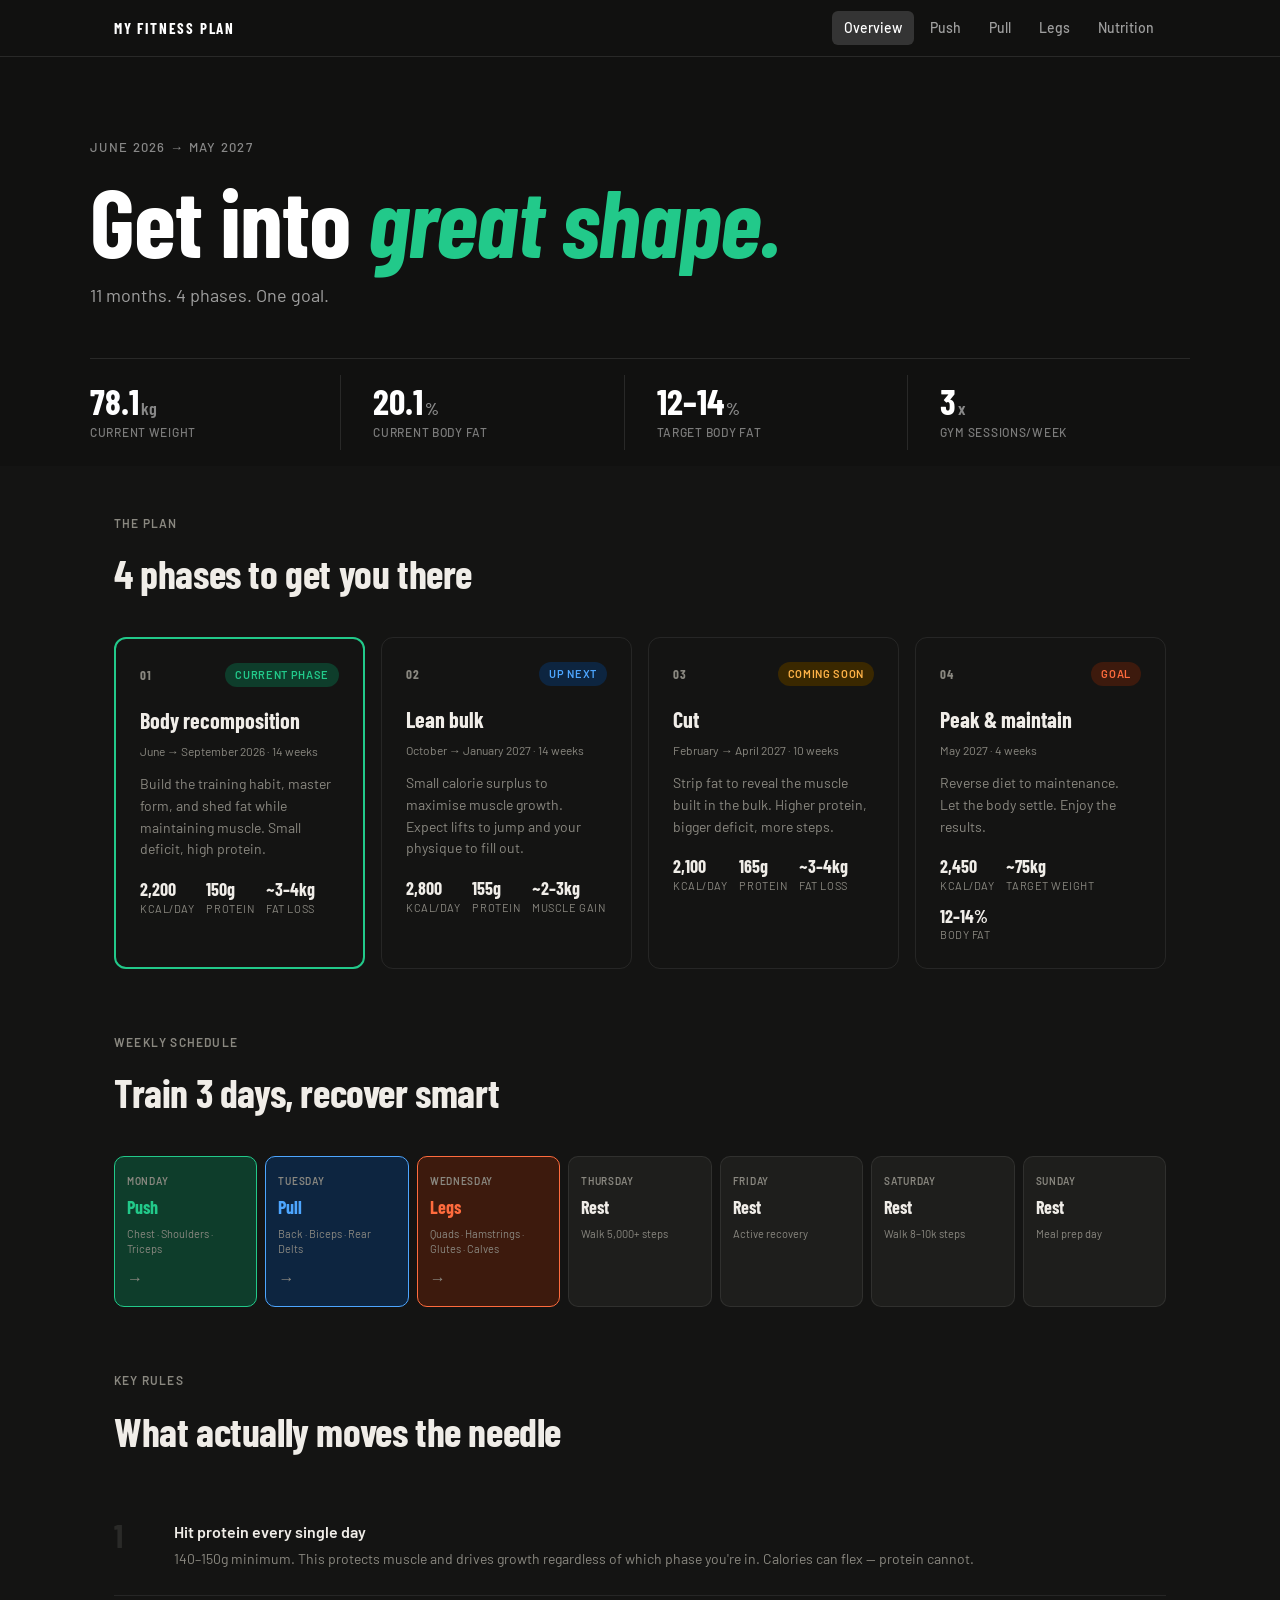
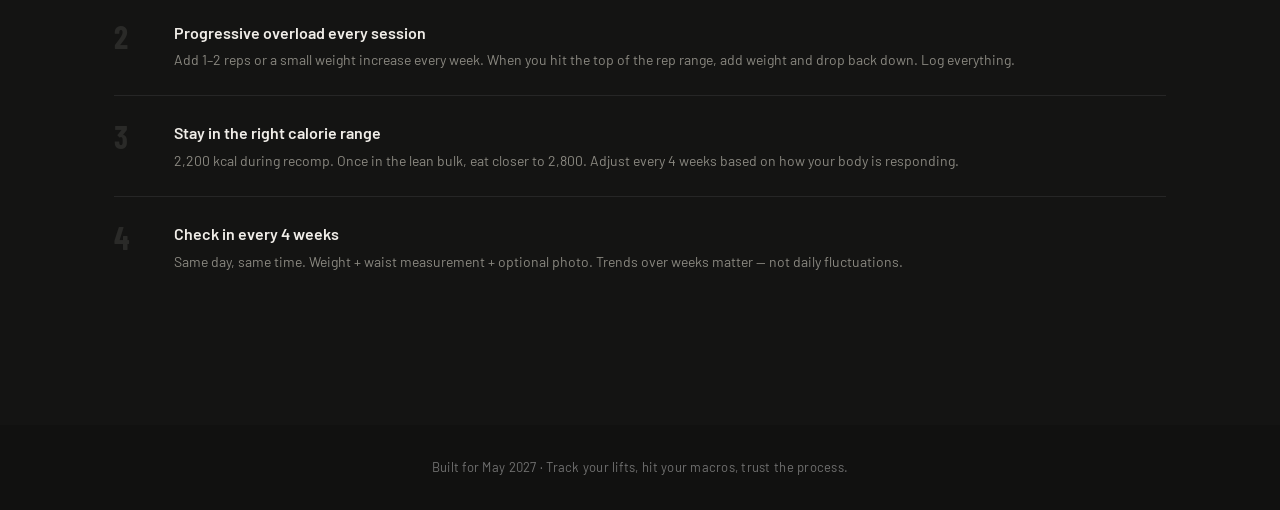
==== index.html @ 2ee23603 "Add files via upload" ====
<!DOCTYPE html>
<html lang="en">
<head>
  <meta charset="UTF-8" />
  <meta name="viewport" content="width=device-width, initial-scale=1.0" />
  <title>My Fitness Plan — May 2027</title>
  <link rel="preconnect" href="https://fonts.googleapis.com" />
  <link rel="preconnect" href="https://fonts.gstatic.com" crossorigin />
  <link href="https://fonts.googleapis.com/css2?family=Barlow:wght@400;500;600&family=Barlow+Condensed:wght@600;700&display=swap" rel="stylesheet" />
  <link rel="stylesheet" href="style.css" />
</head>
<body>

  <nav class="nav">
    <div class="nav-inner">
      <span class="nav-logo">MY FITNESS PLAN</span>
      <div class="nav-links">
        <a href="index.html" class="nav-link active">Overview</a>
        <a href="push.html" class="nav-link push">Push</a>
        <a href="pull.html" class="nav-link pull">Pull</a>
        <a href="legs.html" class="nav-link legs">Legs</a>
        <a href="nutrition.html" class="nav-link">Nutrition</a>
      </div>
      <button class="hamburger" onclick="toggleMenu()" aria-label="Toggle menu">&#9776;</button>
    </div>
    <div class="mobile-menu" id="mobileMenu">
      <a href="index.html" class="mobile-link active">Overview</a>
      <a href="push.html" class="mobile-link push">Push — Monday</a>
      <a href="pull.html" class="mobile-link pull">Pull — Tuesday</a>
      <a href="legs.html" class="mobile-link legs">Legs — Wednesday</a>
      <a href="nutrition.html" class="mobile-link">Nutrition</a>
    </div>
  </nav>

  <header class="hero">
    <div class="hero-inner">
      <p class="hero-eyebrow">June 2026 → May 2027</p>
      <h1 class="hero-title">Get into <em>great shape.</em></h1>
      <p class="hero-sub">11 months. 4 phases. One goal.</p>
    </div>
    <div class="hero-stats">
      <div class="hero-stat">
        <span class="hero-stat-val">78.1<span class="hero-stat-unit">kg</span></span>
        <span class="hero-stat-label">Current weight</span>
      </div>
      <div class="hero-stat-divider"></div>
      <div class="hero-stat">
        <span class="hero-stat-val">20.1<span class="hero-stat-unit">%</span></span>
        <span class="hero-stat-label">Current body fat</span>
      </div>
      <div class="hero-stat-divider"></div>
      <div class="hero-stat">
        <span class="hero-stat-val">12–14<span class="hero-stat-unit">%</span></span>
        <span class="hero-stat-label">Target body fat</span>
      </div>
      <div class="hero-stat-divider"></div>
      <div class="hero-stat">
        <span class="hero-stat-val">3<span class="hero-stat-unit">x</span></span>
        <span class="hero-stat-label">Gym sessions/week</span>
      </div>
    </div>
  </header>

  <main class="main">

    <section class="section">
      <p class="section-eyebrow">The plan</p>
      <h2 class="section-title">4 phases to get you there</h2>
      <div class="phases">

        <div class="phase phase--current">
          <div class="phase-top">
            <div class="phase-num">01</div>
            <span class="phase-tag phase-tag--recomp">Current phase</span>
          </div>
          <h3 class="phase-name">Body recomposition</h3>
          <p class="phase-dates">June → September 2026 · 14 weeks</p>
          <p class="phase-desc">Build the training habit, master form, and shed fat while maintaining muscle. Small deficit, high protein.</p>
          <div class="phase-metrics">
            <div class="phase-metric"><span class="pm-val">2,200</span><span class="pm-label">kcal/day</span></div>
            <div class="phase-metric"><span class="pm-val">150g</span><span class="pm-label">protein</span></div>
            <div class="phase-metric"><span class="pm-val">~3–4kg</span><span class="pm-label">fat loss</span></div>
          </div>
        </div>

        <div class="phase">
          <div class="phase-top">
            <div class="phase-num">02</div>
            <span class="phase-tag phase-tag--bulk">Up next</span>
          </div>
          <h3 class="phase-name">Lean bulk</h3>
          <p class="phase-dates">October → January 2027 · 14 weeks</p>
          <p class="phase-desc">Small calorie surplus to maximise muscle growth. Expect lifts to jump and your physique to fill out.</p>
          <div class="phase-metrics">
            <div class="phase-metric"><span class="pm-val">2,800</span><span class="pm-label">kcal/day</span></div>
            <div class="phase-metric"><span class="pm-val">155g</span><span class="pm-label">protein</span></div>
            <div class="phase-metric"><span class="pm-val">~2–3kg</span><span class="pm-label">muscle gain</span></div>
          </div>
        </div>

        <div class="phase">
          <div class="phase-top">
            <div class="phase-num">03</div>
            <span class="phase-tag phase-tag--cut">Coming soon</span>
          </div>
          <h3 class="phase-name">Cut</h3>
          <p class="phase-dates">February → April 2027 · 10 weeks</p>
          <p class="phase-desc">Strip fat to reveal the muscle built in the bulk. Higher protein, bigger deficit, more steps.</p>
          <div class="phase-metrics">
            <div class="phase-metric"><span class="pm-val">2,100</span><span class="pm-label">kcal/day</span></div>
            <div class="phase-metric"><span class="pm-val">165g</span><span class="pm-label">protein</span></div>
            <div class="phase-metric"><span class="pm-val">~3–4kg</span><span class="pm-label">fat loss</span></div>
          </div>
        </div>

        <div class="phase">
          <div class="phase-top">
            <div class="phase-num">04</div>
            <span class="phase-tag phase-tag--peak">Goal</span>
          </div>
          <h3 class="phase-name">Peak & maintain</h3>
          <p class="phase-dates">May 2027 · 4 weeks</p>
          <p class="phase-desc">Reverse diet to maintenance. Let the body settle. Enjoy the results.</p>
          <div class="phase-metrics">
            <div class="phase-metric"><span class="pm-val">2,450</span><span class="pm-label">kcal/day</span></div>
            <div class="phase-metric"><span class="pm-val">~75kg</span><span class="pm-label">target weight</span></div>
            <div class="phase-metric"><span class="pm-val">12–14%</span><span class="pm-label">body fat</span></div>
          </div>
        </div>

      </div>
    </section>

    <section class="section">
      <p class="section-eyebrow">Weekly schedule</p>
      <h2 class="section-title">Train 3 days, recover smart</h2>
      <div class="schedule">
        <a href="push.html" class="schedule-day schedule-day--push">
          <span class="sd-day">Monday</span>
          <span class="sd-label">Push</span>
          <span class="sd-focus">Chest · Shoulders · Triceps</span>
          <span class="sd-arrow">→</span>
        </a>
        <a href="pull.html" class="schedule-day schedule-day--pull">
          <span class="sd-day">Tuesday</span>
          <span class="sd-label">Pull</span>
          <span class="sd-focus">Back · Biceps · Rear Delts</span>
          <span class="sd-arrow">→</span>
        </a>
        <a href="legs.html" class="schedule-day schedule-day--legs">
          <span class="sd-day">Wednesday</span>
          <span class="sd-label">Legs</span>
          <span class="sd-focus">Quads · Hamstrings · Glutes · Calves</span>
          <span class="sd-arrow">→</span>
        </a>
        <div class="schedule-day schedule-day--rest">
          <span class="sd-day">Thursday</span>
          <span class="sd-label">Rest</span>
          <span class="sd-focus">Walk 5,000+ steps</span>
        </div>
        <div class="schedule-day schedule-day--rest">
          <span class="sd-day">Friday</span>
          <span class="sd-label">Rest</span>
          <span class="sd-focus">Active recovery</span>
        </div>
        <div class="schedule-day schedule-day--rest">
          <span class="sd-day">Saturday</span>
          <span class="sd-label">Rest</span>
          <span class="sd-focus">Walk 8–10k steps</span>
        </div>
        <div class="schedule-day schedule-day--rest">
          <span class="sd-day">Sunday</span>
          <span class="sd-label">Rest</span>
          <span class="sd-focus">Meal prep day</span>
        </div>
      </div>
    </section>

    <section class="section">
      <p class="section-eyebrow">Key rules</p>
      <h2 class="section-title">What actually moves the needle</h2>
      <div class="rules">
        <div class="rule">
          <span class="rule-num">1</span>
          <div>
            <h4 class="rule-title">Hit protein every single day</h4>
            <p class="rule-desc">140–150g minimum. This protects muscle and drives growth regardless of which phase you're in. Calories can flex — protein cannot.</p>
          </div>
        </div>
        <div class="rule">
          <span class="rule-num">2</span>
          <div>
            <h4 class="rule-title">Progressive overload every session</h4>
            <p class="rule-desc">Add 1–2 reps or a small weight increase every week. When you hit the top of the rep range, add weight and drop back down. Log everything.</p>
          </div>
        </div>
        <div class="rule">
          <span class="rule-num">3</span>
          <div>
            <h4 class="rule-title">Stay in the right calorie range</h4>
            <p class="rule-desc">2,200 kcal during recomp. Once in the lean bulk, eat closer to 2,800. Adjust every 4 weeks based on how your body is responding.</p>
          </div>
        </div>
        <div class="rule">
          <span class="rule-num">4</span>
          <div>
            <h4 class="rule-title">Check in every 4 weeks</h4>
            <p class="rule-desc">Same day, same time. Weight + waist measurement + optional photo. Trends over weeks matter — not daily fluctuations.</p>
          </div>
        </div>
      </div>
    </section>

  </main>

  <footer class="footer">
    <p>Built for May 2027 · Track your lifts, hit your macros, trust the process.</p>
  </footer>

  <script src="script.js"></script>
</body>
</html>
---- style.css ----
/* ============================================
   TOKENS
   ============================================ */
:root {
  --push: #22C98A;
  --push-light: #0E3D2B;
  --push-dark: #16A370;
  --pull: #4DA6FF;
  --pull-light: #0D2540;
  --pull-dark: #2A7FD4;
  --legs: #FF6B3D;
  --legs-light: #3D1A0D;
  --legs-dark: #D94F22;
  --neutral: #111110;
  --neutral-mid: #3A3A38;
  --neutral-light: #1E1E1C;
  --border: rgba(255,255,255,0.08);
  --white: #141413;
  --text: #F0EDE8;
  --text-muted: #8A8880;
  --font-display: 'Barlow Condensed', sans-serif;
  --font-body: 'Barlow', sans-serif;
}

/* ============================================
   RESET & BASE
   ============================================ */
*, *::before, *::after { box-sizing: border-box; margin: 0; padding: 0; }

html { scroll-behavior: smooth; }

body {
  font-family: var(--font-body);
  font-size: 16px;
  line-height: 1.6;
  color: var(--text);
  background: var(--white);
  -webkit-font-smoothing: antialiased;
}

/* ============================================
   NAV
   ============================================ */
.nav {
  position: sticky;
  top: 0;
  z-index: 100;
  background: var(--neutral);
  border-bottom: 1px solid rgba(255,255,255,0.1);
}

.nav-inner {
  max-width: 1100px;
  margin: 0 auto;
  padding: 0 1.5rem;
  height: 56px;
  display: flex;
  align-items: center;
  justify-content: space-between;
}

.nav-logo {
  font-family: var(--font-display);
  font-size: 15px;
  font-weight: 700;
  letter-spacing: 0.12em;
  color: #fff;
  flex-shrink: 0;
}

.nav-links {
  display: flex;
  gap: 4px;
  align-items: center;
}

.nav-link {
  font-family: var(--font-body);
  font-size: 14px;
  font-weight: 500;
  color: rgba(255,255,255,0.6);
  text-decoration: none;
  padding: 6px 12px;
  border-radius: 6px;
  transition: color 0.15s, background 0.15s;
}

.nav-link:hover { color: #fff; background: rgba(255,255,255,0.1); }
.nav-link.active { color: #fff; background: rgba(255,255,255,0.15); }
.nav-link.push.active, .nav-link.push:hover { color: #fff; background: var(--push); }
.nav-link.pull.active, .nav-link.pull:hover { color: #fff; background: var(--pull); }
.nav-link.legs.active, .nav-link.legs:hover { color: #fff; background: var(--legs); }

.hamburger {
  display: none;
  background: none;
  border: none;
  color: #fff;
  font-size: 22px;
  cursor: pointer;
  padding: 4px 8px;
}

.mobile-menu {
  display: none;
  flex-direction: column;
  background: var(--neutral);
  border-top: 1px solid rgba(255,255,255,0.1);
  padding: 0.5rem 1rem;
}

.mobile-menu.open { display: flex; }

.mobile-link {
  font-size: 15px;
  font-weight: 500;
  color: rgba(255,255,255,0.7);
  text-decoration: none;
  padding: 10px 8px;
  border-bottom: 1px solid rgba(255,255,255,0.07);
  transition: color 0.15s;
}

.mobile-link:last-child { border-bottom: none; }
.mobile-link:hover, .mobile-link.active { color: #fff; }
.mobile-link.push.active { color: var(--push); }
.mobile-link.pull.active { color: var(--pull); }
.mobile-link.legs.active { color: var(--legs); }

/* ============================================
   HERO — HOME
   ============================================ */
.hero {
  background: var(--neutral);
  color: #fff;
  padding: 5rem 1.5rem 0;
}

.hero-inner {
  max-width: 1100px;
  margin: 0 auto;
}

.hero-eyebrow {
  font-size: 13px;
  font-weight: 500;
  letter-spacing: 0.1em;
  text-transform: uppercase;
  color: rgba(255,255,255,0.5);
  margin-bottom: 1rem;
}

.hero-title {
  font-family: var(--font-display);
  font-size: clamp(52px, 8vw, 96px);
  font-weight: 700;
  line-height: 0.95;
  letter-spacing: -0.01em;
  margin-bottom: 1rem;
}

.hero-title em {
  font-style: italic;
  color: var(--push);
}

.hero-sub {
  font-size: 18px;
  color: rgba(255,255,255,0.6);
  margin-bottom: 3rem;
}

.hero-stats {
  max-width: 1100px;
  margin: 0 auto;
  display: flex;
  align-items: stretch;
  border-top: 1px solid rgba(255,255,255,0.1);
  flex-wrap: wrap;
}

.hero-stat {
  padding: 1.5rem 2rem 1.5rem 0;
  display: flex;
  flex-direction: column;
  gap: 4px;
  flex: 1;
  min-width: 140px;
}

.hero-stat-divider {
  width: 1px;
  background: rgba(255,255,255,0.1);
  margin: 1rem 2rem 1rem 0;
}

.hero-stat-val {
  font-family: var(--font-display);
  font-size: 36px;
  font-weight: 700;
  color: #fff;
  line-height: 1;
}

.hero-stat-unit {
  font-size: 18px;
  font-weight: 600;
  color: rgba(255,255,255,0.5);
  margin-left: 2px;
}

.hero-stat-label {
  font-size: 12px;
  font-weight: 500;
  color: rgba(255,255,255,0.45);
  text-transform: uppercase;
  letter-spacing: 0.06em;
}

/* ============================================
   HERO — WORKOUT PAGES
   ============================================ */
.workout-hero {
  padding: 4rem 1.5rem 3rem;
  color: #fff;
}

.workout-hero--push { background: #0A2018; }
.workout-hero--pull { background: #0A1829; }
.workout-hero--legs { background: #2A100A; }
.workout-hero--nutrition { background: var(--neutral); }

.workout-hero .hero-inner { max-width: 1100px; margin: 0 auto; }
.workout-hero .hero-title { font-size: clamp(42px, 6vw, 72px); margin-bottom: 0.5rem; }
.workout-hero .hero-sub { margin-bottom: 0; font-size: 16px; }

/* ============================================
   MAIN LAYOUT
   ============================================ */
.main {
  max-width: 1100px;
  margin: 0 auto;
  padding: 3rem 1.5rem 4rem;
}

.section { margin-bottom: 4rem; }

.section-eyebrow {
  font-size: 12px;
  font-weight: 600;
  letter-spacing: 0.1em;
  text-transform: uppercase;
  color: var(--text-muted);
  margin-bottom: 0.5rem;
}

.section-title {
  font-family: var(--font-display);
  font-size: clamp(28px, 4vw, 40px);
  font-weight: 700;
  letter-spacing: -0.01em;
  margin-bottom: 2rem;
  color: var(--text);
}

/* ============================================
   PHASES
   ============================================ */
.phases {
  display: grid;
  grid-template-columns: repeat(auto-fit, minmax(240px, 1fr));
  gap: 16px;
}

.phase {
  border: 1px solid var(--border);
  border-radius: 12px;
  padding: 1.5rem;
  transition: box-shadow 0.2s;
}

.phase:hover { box-shadow: 0 4px 20px rgba(0,0,0,0.4); }

.phase--current {
  border-color: var(--push);
  border-width: 2px;
}

.phase-top {
  display: flex;
  align-items: center;
  justify-content: space-between;
  margin-bottom: 1rem;
}

.phase-num {
  font-family: var(--font-display);
  font-size: 13px;
  font-weight: 700;
  letter-spacing: 0.08em;
  color: var(--text-muted);
}

.phase-tag {
  font-size: 11px;
  font-weight: 600;
  padding: 3px 10px;
  border-radius: 999px;
  text-transform: uppercase;
  letter-spacing: 0.06em;
}

.phase-tag--recomp { background: var(--push-light); color: var(--push); }
.phase-tag--bulk { background: var(--pull-light); color: var(--pull); }
.phase-tag--cut { background: #3A2800; color: #FFB347; }
.phase-tag--peak { background: var(--legs-light); color: var(--legs); }

.phase-name {
  font-family: var(--font-display);
  font-size: 22px;
  font-weight: 700;
  margin-bottom: 4px;
}

.phase-dates {
  font-size: 12px;
  color: var(--text-muted);
  margin-bottom: 0.75rem;
}

.phase-desc {
  font-size: 14px;
  color: var(--text-muted);
  line-height: 1.55;
  margin-bottom: 1.25rem;
}

.phase-metrics {
  display: flex;
  gap: 12px;
  flex-wrap: wrap;
}

.phase-metric {
  display: flex;
  flex-direction: column;
}

.pm-val {
  font-family: var(--font-display);
  font-size: 18px;
  font-weight: 700;
  color: var(--text);
  line-height: 1.1;
}

.pm-label {
  font-size: 11px;
  color: var(--text-muted);
  text-transform: uppercase;
  letter-spacing: 0.05em;
}

/* ============================================
   SCHEDULE
   ============================================ */
.schedule {
  display: grid;
  grid-template-columns: repeat(7, 1fr);
  gap: 8px;
}

.schedule-day {
  border: 1px solid var(--border);
  border-radius: 10px;
  padding: 1rem 0.75rem;
  display: flex;
  flex-direction: column;
  gap: 4px;
  text-decoration: none;
  transition: transform 0.15s, box-shadow 0.15s;
}

a.schedule-day:hover {
  transform: translateY(-2px);
  box-shadow: 0 6px 20px rgba(0,0,0,0.1);
}

.schedule-day--push { border-color: var(--push); background: var(--push-light); }
.schedule-day--pull { border-color: var(--pull); background: var(--pull-light); }
.schedule-day--legs { border-color: var(--legs); background: var(--legs-light); }
.schedule-day--rest { background: var(--neutral-light); border: 1px solid var(--border); }

.sd-day {
  font-size: 10px;
  font-weight: 600;
  text-transform: uppercase;
  letter-spacing: 0.07em;
  color: var(--text-muted);
}

.sd-label {
  font-family: var(--font-display);
  font-size: 18px;
  font-weight: 700;
  color: var(--text);
}

.schedule-day--push .sd-label { color: var(--push); }
.schedule-day--pull .sd-label { color: var(--pull); }
.schedule-day--legs .sd-label { color: var(--legs); }

.sd-focus {
  font-size: 11px;
  color: var(--text-muted);
  line-height: 1.4;
}

.sd-arrow {
  font-size: 16px;
  color: var(--text-muted);
  margin-top: 4px;
}

/* ============================================
   RULES
   ============================================ */
.rules { display: flex; flex-direction: column; gap: 0; }

.rule {
  display: flex;
  gap: 1.25rem;
  align-items: flex-start;
  padding: 1.5rem 0;
  border-bottom: 1px solid var(--border);
}

.rule:last-child { border-bottom: none; }

.rule-num {
  font-family: var(--font-display);
  font-size: 32px;
  font-weight: 700;
  color: #2A2A28;
  line-height: 1;
  min-width: 40px;
}

.rule-title {
  font-size: 16px;
  font-weight: 600;
  margin-bottom: 4px;
}

.rule-desc {
  font-size: 14px;
  color: var(--text-muted);
  line-height: 1.6;
}

/* ============================================
   WORKOUT INTRO
   ============================================ */
.workout-intro {
  background: var(--neutral-light);
  border-radius: 10px;
  padding: 1.25rem 1.5rem;
  margin-bottom: 2rem;
  font-size: 15px;
  color: var(--text-muted);
  line-height: 1.6;
}

/* ============================================
   EXERCISE LIST
   ============================================ */
.exercise-list { display: flex; flex-direction: column; gap: 0; }

.exercise {
  border-bottom: 1px solid var(--border);
  padding: 1.75rem 0;
}

.exercise:last-child { border-bottom: none; }

.exercise-header {
  display: flex;
  justify-content: space-between;
  align-items: flex-start;
  gap: 1rem;
  margin-bottom: 0.75rem;
  flex-wrap: wrap;
}

.ex-left {
  display: flex;
  align-items: flex-start;
  gap: 1rem;
}

.ex-num {
  width: 36px;
  height: 36px;
  border-radius: 50%;
  display: flex;
  align-items: center;
  justify-content: center;
  font-family: var(--font-display);
  font-size: 15px;
  font-weight: 700;
  flex-shrink: 0;
  margin-top: 2px;
}

.ex-num--push { background: var(--push-light); color: var(--push); }
.ex-num--pull { background: var(--pull-light); color: var(--pull); }
.ex-num--legs { background: var(--legs-light); color: var(--legs); }

.ex-name {
  font-size: 18px;
  font-weight: 600;
  margin-bottom: 6px;
  line-height: 1.2;
}

.ex-muscles {
  display: flex;
  flex-wrap: wrap;
  gap: 5px;
}

.muscle-tag {
  font-size: 11px;
  font-weight: 500;
  background: var(--neutral-light);
  color: var(--text-muted);
  padding: 2px 8px;
  border-radius: 999px;
  text-transform: uppercase;
  letter-spacing: 0.04em;
}

.ex-sets-info {
  text-align: right;
  flex-shrink: 0;
}

.ex-sets {
  display: block;
  font-family: var(--font-display);
  font-size: 22px;
  font-weight: 700;
  color: var(--text);
  line-height: 1.1;
}

.ex-rest {
  display: block;
  font-size: 12px;
  color: var(--text-muted);
  margin-top: 2px;
}

.ex-tip {
  font-size: 14px;
  color: var(--text-muted);
  line-height: 1.6;
  margin-bottom: 1.25rem;
  padding-left: calc(36px + 1rem);
}

/* ============================================
   WEIGHT TRACKER
   ============================================ */
.ex-tracker {
  padding-left: calc(36px + 1rem);
  display: flex;
  align-items: center;
  gap: 12px;
  flex-wrap: wrap;
}

.tracker-label {
  font-size: 12px;
  font-weight: 600;
  text-transform: uppercase;
  letter-spacing: 0.07em;
  color: var(--text-muted);
}

.tracker-inputs {
  display: flex;
  gap: 8px;
}

.tracker-field {
  display: flex;
  align-items: center;
  gap: 4px;
  background: var(--neutral-light);
  border: 1px solid var(--border);
  border-radius: 8px;
  padding: 4px 10px;
}

.tracker-input {
  width: 60px;
  border: none;
  background: transparent;
  font-family: var(--font-display);
  font-size: 20px;
  font-weight: 700;
  color: var(--text);
  outline: none;
  text-align: center;
}

.tracker-input::-webkit-inner-spin-button,
.tracker-input::-webkit-outer-spin-button { opacity: 0; }

.tracker-unit {
  font-size: 12px;
  font-weight: 600;
  color: var(--text-muted);
  text-transform: uppercase;
}

.save-btn {
  padding: 6px 16px;
  background: var(--neutral);
  color: #fff;
  border: none;
  border-radius: 8px;
  font-family: var(--font-body);
  font-size: 13px;
  font-weight: 600;
  cursor: pointer;
  transition: background 0.15s, transform 0.1s;
}

.save-btn:hover { background: var(--push-dark); }
.save-btn:active { transform: scale(0.97); }
.save-btn--pull:hover { background: var(--pull-dark); }
.save-btn--legs:hover { background: var(--legs-dark); }

.save-confirm {
  font-size: 13px;
  font-weight: 600;
  color: var(--push);
  opacity: 0;
  transition: opacity 0.3s;
}

.save-confirm.visible { opacity: 1; }

/* ============================================
   WORKOUT NAV
   ============================================ */
.workout-nav {
  display: flex;
  gap: 12px;
  justify-content: space-between;
  margin-top: 3rem;
  padding-top: 2rem;
  border-top: 1px solid var(--border);
  flex-wrap: wrap;
}

.wn-btn {
  padding: 12px 24px;
  border-radius: 8px;
  font-size: 15px;
  font-weight: 600;
  text-decoration: none;
  transition: opacity 0.15s, transform 0.1s;
}

.wn-btn:hover { opacity: 0.85; transform: translateY(-1px); }
.wn-btn--secondary { background: var(--neutral-light); color: var(--text); border: 1px solid var(--border); }
.wn-btn--primary { background: var(--neutral); color: #fff; }
.wn-btn--pull { background: var(--pull); color: #fff; }
.wn-btn--legs { background: var(--legs); color: #fff; }

/* ============================================
   NUTRITION PAGE
   ============================================ */
.macro-grid {
  display: grid;
  grid-template-columns: repeat(auto-fit, minmax(200px, 1fr));
  gap: 12px;
  margin-bottom: 0;
}

.macro-card {
  border-radius: 12px;
  padding: 1.5rem;
  display: flex;
  flex-direction: column;
  gap: 4px;
}

.macro-card--calories { background: #0A0A09; color: #fff; border: 1px solid var(--border); }
.macro-card--protein { background: var(--push-light); color: var(--text); }
.macro-card--carbs { background: var(--pull-light); color: var(--text); }
.macro-card--fat { background: #3A2800; color: var(--text); }

.macro-rank {
  font-size: 11px;
  font-weight: 600;
  text-transform: uppercase;
  letter-spacing: 0.07em;
  opacity: 0.6;
}

.macro-val {
  font-family: var(--font-display);
  font-size: 40px;
  font-weight: 700;
  line-height: 1;
}

.macro-unit {
  font-size: 13px;
  font-weight: 600;
  text-transform: uppercase;
  letter-spacing: 0.06em;
  opacity: 0.7;
  margin-bottom: 8px;
}

.macro-desc { font-size: 13px; line-height: 1.55; opacity: 0.8; }

.meals { display: flex; flex-direction: column; gap: 0; }

.meal {
  display: grid;
  grid-template-columns: 160px 1fr;
  gap: 1.5rem;
  padding: 1.5rem 0;
  border-bottom: 1px solid var(--border);
  align-items: start;
}

.meal:last-child { border-bottom: none; }

.meal-time {
  font-size: 12px;
  font-weight: 600;
  text-transform: uppercase;
  letter-spacing: 0.07em;
  color: var(--text-muted);
  padding-top: 4px;
}

.meal-name {
  font-size: 17px;
  font-weight: 600;
  margin-bottom: 0.75rem;
}

.meal-foods { display: flex; flex-direction: column; gap: 0; }

.meal-food {
  display: flex;
  justify-content: space-between;
  align-items: baseline;
  padding: 5px 0;
  border-bottom: 1px solid var(--border);
  font-size: 14px;
  color: var(--text);
}

.meal-food:last-child { border-bottom: none; }

.food-macro {
  font-size: 12px;
  color: var(--text-muted);
  font-weight: 500;
  white-space: nowrap;
  margin-left: 12px;
}

.meal-totals {
  margin-top: 0.75rem;
  font-size: 13px;
  font-weight: 600;
  color: var(--text-muted);
  background: var(--neutral-light);
  padding: 6px 10px;
  border-radius: 6px;
  display: inline-block;
}

/* ============================================
   FOOTER
   ============================================ */
.footer {
  background: var(--neutral);
  color: rgba(255,255,255,0.4);
  text-align: center;
  padding: 2rem 1.5rem;
  font-size: 13px;
  letter-spacing: 0.02em;
}

/* ============================================
   RESPONSIVE
   ============================================ */
@media (max-width: 768px) {
  .nav-links { display: none; }
  .hamburger { display: block; }

  .hero { padding: 3rem 1.25rem 0; }
  .hero-stats { flex-wrap: wrap; }
  .hero-stat { min-width: 120px; padding: 1.25rem 1rem 1.25rem 0; }
  .hero-stat-divider { display: none; }

  .schedule {
    grid-template-columns: repeat(3, 1fr);
  }

  .phases { grid-template-columns: 1fr; }

  .ex-tip { padding-left: 0; }
  .ex-tracker { padding-left: 0; }

  .meal {
    grid-template-columns: 1fr;
    gap: 0.5rem;
  }

  .meal-time {
    font-size: 11px;
    padding-top: 0;
  }

  .workout-nav { flex-direction: column; }
  .wn-btn { text-align: center; }
}

@media (max-width: 500px) {
  .schedule { grid-template-columns: repeat(2, 1fr); }
  .hero-stat-val { font-size: 28px; }
  .macro-grid { grid-template-columns: 1fr 1fr; }
}

@media (prefers-reduced-motion: reduce) {
  *, *::before, *::after { transition: none !important; animation: none !important; }
}
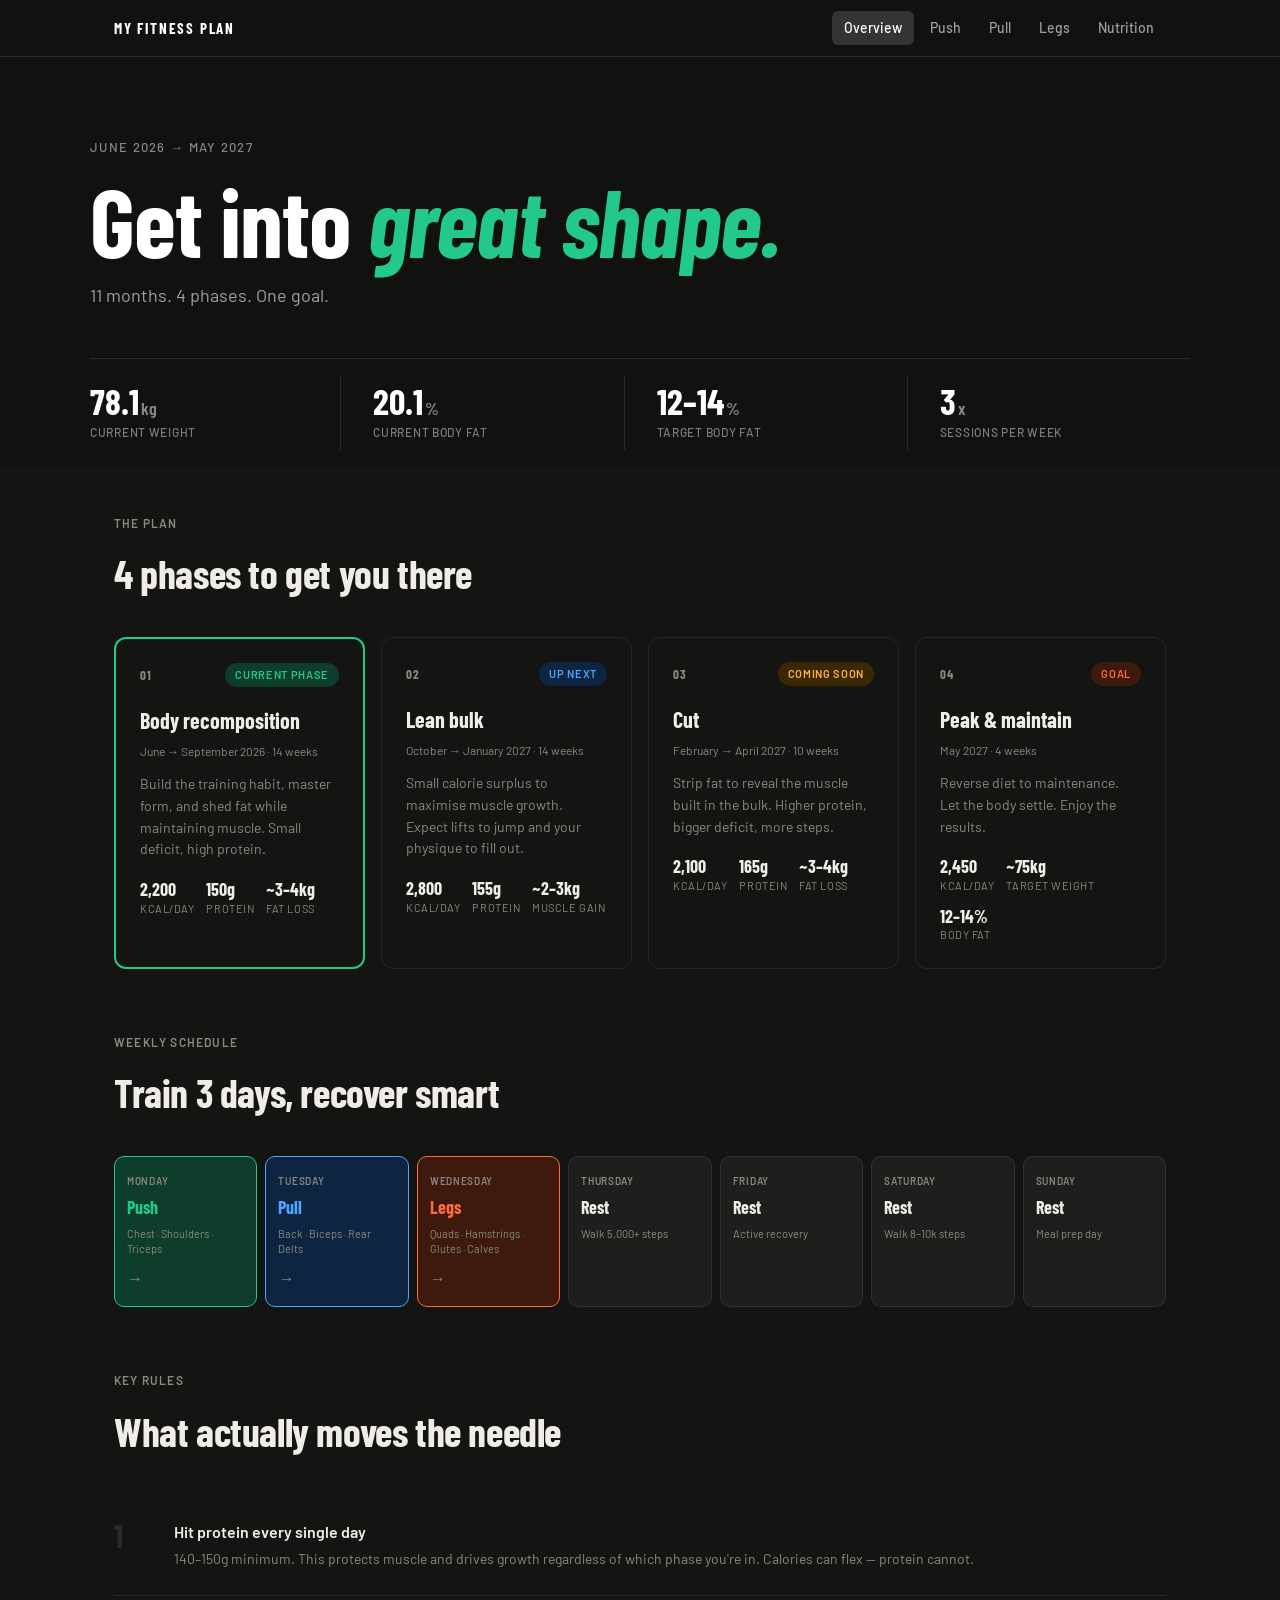
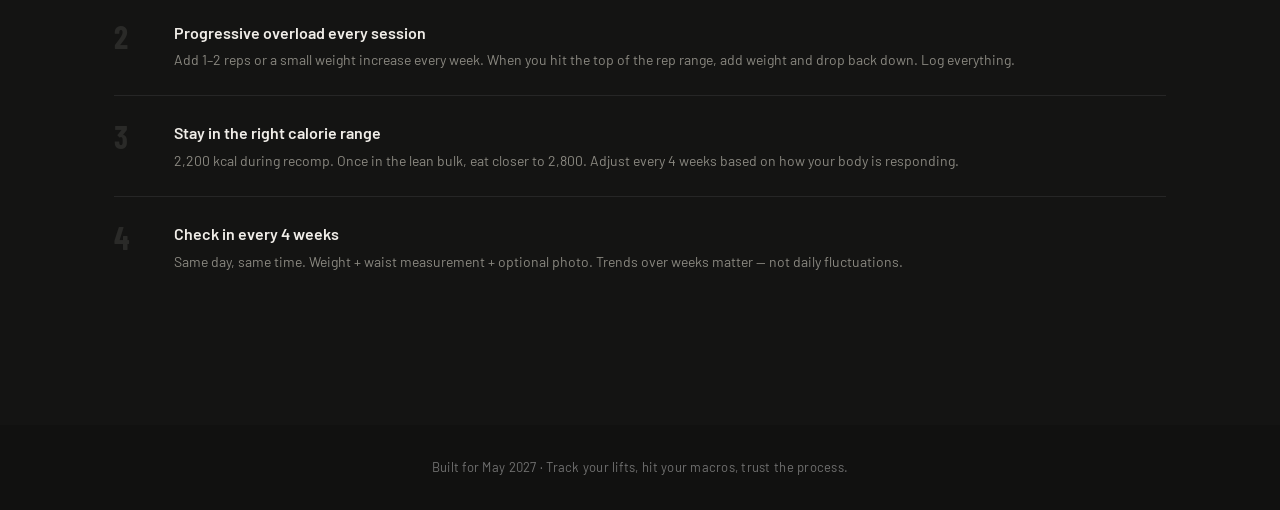
==== commit b40330b0: "Add files via upload" ====
--- a/index.html
+++ b/index.html
@@ -10,7 +10,6 @@
   <link rel="stylesheet" href="style.css" />
 </head>
 <body>
-
   <nav class="nav">
     <div class="nav-inner">
       <span class="nav-logo">MY FITNESS PLAN</span>
@@ -39,40 +38,23 @@
       <p class="hero-sub">11 months. 4 phases. One goal.</p>
     </div>
     <div class="hero-stats">
-      <div class="hero-stat">
-        <span class="hero-stat-val">78.1<span class="hero-stat-unit">kg</span></span>
-        <span class="hero-stat-label">Current weight</span>
-      </div>
+      <div class="hero-stat"><span class="hero-stat-val">78.1<span class="hero-stat-unit">kg</span></span><span class="hero-stat-label">Current weight</span></div>
       <div class="hero-stat-divider"></div>
-      <div class="hero-stat">
-        <span class="hero-stat-val">20.1<span class="hero-stat-unit">%</span></span>
-        <span class="hero-stat-label">Current body fat</span>
-      </div>
+      <div class="hero-stat"><span class="hero-stat-val">20.1<span class="hero-stat-unit">%</span></span><span class="hero-stat-label">Current body fat</span></div>
       <div class="hero-stat-divider"></div>
-      <div class="hero-stat">
-        <span class="hero-stat-val">12–14<span class="hero-stat-unit">%</span></span>
-        <span class="hero-stat-label">Target body fat</span>
-      </div>
+      <div class="hero-stat"><span class="hero-stat-val">12–14<span class="hero-stat-unit">%</span></span><span class="hero-stat-label">Target body fat</span></div>
       <div class="hero-stat-divider"></div>
-      <div class="hero-stat">
-        <span class="hero-stat-val">3<span class="hero-stat-unit">x</span></span>
-        <span class="hero-stat-label">Gym sessions/week</span>
-      </div>
+      <div class="hero-stat"><span class="hero-stat-val">3<span class="hero-stat-unit">x</span></span><span class="hero-stat-label">Sessions per week</span></div>
     </div>
   </header>
 
   <main class="main">
-
     <section class="section">
       <p class="section-eyebrow">The plan</p>
       <h2 class="section-title">4 phases to get you there</h2>
       <div class="phases">
-
         <div class="phase phase--current">
-          <div class="phase-top">
-            <div class="phase-num">01</div>
-            <span class="phase-tag phase-tag--recomp">Current phase</span>
-          </div>
+          <div class="phase-top"><div class="phase-num">01</div><span class="phase-tag phase-tag--recomp">Current phase</span></div>
           <h3 class="phase-name">Body recomposition</h3>
           <p class="phase-dates">June → September 2026 · 14 weeks</p>
           <p class="phase-desc">Build the training habit, master form, and shed fat while maintaining muscle. Small deficit, high protein.</p>
@@ -82,12 +64,8 @@
             <div class="phase-metric"><span class="pm-val">~3–4kg</span><span class="pm-label">fat loss</span></div>
           </div>
         </div>
-
         <div class="phase">
-          <div class="phase-top">
-            <div class="phase-num">02</div>
-            <span class="phase-tag phase-tag--bulk">Up next</span>
-          </div>
+          <div class="phase-top"><div class="phase-num">02</div><span class="phase-tag phase-tag--bulk">Up next</span></div>
           <h3 class="phase-name">Lean bulk</h3>
           <p class="phase-dates">October → January 2027 · 14 weeks</p>
           <p class="phase-desc">Small calorie surplus to maximise muscle growth. Expect lifts to jump and your physique to fill out.</p>
@@ -97,12 +75,8 @@
             <div class="phase-metric"><span class="pm-val">~2–3kg</span><span class="pm-label">muscle gain</span></div>
           </div>
         </div>
-
         <div class="phase">
-          <div class="phase-top">
-            <div class="phase-num">03</div>
-            <span class="phase-tag phase-tag--cut">Coming soon</span>
-          </div>
+          <div class="phase-top"><div class="phase-num">03</div><span class="phase-tag phase-tag--cut">Coming soon</span></div>
           <h3 class="phase-name">Cut</h3>
           <p class="phase-dates">February → April 2027 · 10 weeks</p>
           <p class="phase-desc">Strip fat to reveal the muscle built in the bulk. Higher protein, bigger deficit, more steps.</p>
@@ -112,12 +86,8 @@
             <div class="phase-metric"><span class="pm-val">~3–4kg</span><span class="pm-label">fat loss</span></div>
           </div>
         </div>
-
         <div class="phase">
-          <div class="phase-top">
-            <div class="phase-num">04</div>
-            <span class="phase-tag phase-tag--peak">Goal</span>
-          </div>
+          <div class="phase-top"><div class="phase-num">04</div><span class="phase-tag phase-tag--peak">Goal</span></div>
           <h3 class="phase-name">Peak & maintain</h3>
           <p class="phase-dates">May 2027 · 4 weeks</p>
           <p class="phase-desc">Reverse diet to maintenance. Let the body settle. Enjoy the results.</p>
@@ -127,7 +97,6 @@
             <div class="phase-metric"><span class="pm-val">12–14%</span><span class="pm-label">body fat</span></div>
           </div>
         </div>
-
       </div>
     </section>
 
@@ -135,44 +104,13 @@
       <p class="section-eyebrow">Weekly schedule</p>
       <h2 class="section-title">Train 3 days, recover smart</h2>
       <div class="schedule">
-        <a href="push.html" class="schedule-day schedule-day--push">
-          <span class="sd-day">Monday</span>
-          <span class="sd-label">Push</span>
-          <span class="sd-focus">Chest · Shoulders · Triceps</span>
-          <span class="sd-arrow">→</span>
-        </a>
-        <a href="pull.html" class="schedule-day schedule-day--pull">
-          <span class="sd-day">Tuesday</span>
-          <span class="sd-label">Pull</span>
-          <span class="sd-focus">Back · Biceps · Rear Delts</span>
-          <span class="sd-arrow">→</span>
-        </a>
-        <a href="legs.html" class="schedule-day schedule-day--legs">
-          <span class="sd-day">Wednesday</span>
-          <span class="sd-label">Legs</span>
-          <span class="sd-focus">Quads · Hamstrings · Glutes · Calves</span>
-          <span class="sd-arrow">→</span>
-        </a>
-        <div class="schedule-day schedule-day--rest">
-          <span class="sd-day">Thursday</span>
-          <span class="sd-label">Rest</span>
-          <span class="sd-focus">Walk 5,000+ steps</span>
-        </div>
-        <div class="schedule-day schedule-day--rest">
-          <span class="sd-day">Friday</span>
-          <span class="sd-label">Rest</span>
-          <span class="sd-focus">Active recovery</span>
-        </div>
-        <div class="schedule-day schedule-day--rest">
-          <span class="sd-day">Saturday</span>
-          <span class="sd-label">Rest</span>
-          <span class="sd-focus">Walk 8–10k steps</span>
-        </div>
-        <div class="schedule-day schedule-day--rest">
-          <span class="sd-day">Sunday</span>
-          <span class="sd-label">Rest</span>
-          <span class="sd-focus">Meal prep day</span>
-        </div>
+        <a href="push.html" class="schedule-day schedule-day--push"><span class="sd-day">Monday</span><span class="sd-label">Push</span><span class="sd-focus">Chest · Shoulders · Triceps</span><span class="sd-arrow">→</span></a>
+        <a href="pull.html" class="schedule-day schedule-day--pull"><span class="sd-day">Tuesday</span><span class="sd-label">Pull</span><span class="sd-focus">Back · Biceps · Rear Delts</span><span class="sd-arrow">→</span></a>
+        <a href="legs.html" class="schedule-day schedule-day--legs"><span class="sd-day">Wednesday</span><span class="sd-label">Legs</span><span class="sd-focus">Quads · Hamstrings · Glutes · Calves</span><span class="sd-arrow">→</span></a>
+        <div class="schedule-day schedule-day--rest"><span class="sd-day">Thursday</span><span class="sd-label">Rest</span><span class="sd-focus">Walk 5,000+ steps</span></div>
+        <div class="schedule-day schedule-day--rest"><span class="sd-day">Friday</span><span class="sd-label">Rest</span><span class="sd-focus">Active recovery</span></div>
+        <div class="schedule-day schedule-day--rest"><span class="sd-day">Saturday</span><span class="sd-label">Rest</span><span class="sd-focus">Walk 8–10k steps</span></div>
+        <div class="schedule-day schedule-day--rest"><span class="sd-day">Sunday</span><span class="sd-label">Rest</span><span class="sd-focus">Meal prep day</span></div>
       </div>
     </section>
 
@@ -180,43 +118,15 @@
       <p class="section-eyebrow">Key rules</p>
       <h2 class="section-title">What actually moves the needle</h2>
       <div class="rules">
-        <div class="rule">
-          <span class="rule-num">1</span>
-          <div>
-            <h4 class="rule-title">Hit protein every single day</h4>
-            <p class="rule-desc">140–150g minimum. This protects muscle and drives growth regardless of which phase you're in. Calories can flex — protein cannot.</p>
-          </div>
-        </div>
-        <div class="rule">
-          <span class="rule-num">2</span>
-          <div>
-            <h4 class="rule-title">Progressive overload every session</h4>
-            <p class="rule-desc">Add 1–2 reps or a small weight increase every week. When you hit the top of the rep range, add weight and drop back down. Log everything.</p>
-          </div>
-        </div>
-        <div class="rule">
-          <span class="rule-num">3</span>
-          <div>
-            <h4 class="rule-title">Stay in the right calorie range</h4>
-            <p class="rule-desc">2,200 kcal during recomp. Once in the lean bulk, eat closer to 2,800. Adjust every 4 weeks based on how your body is responding.</p>
-          </div>
-        </div>
-        <div class="rule">
-          <span class="rule-num">4</span>
-          <div>
-            <h4 class="rule-title">Check in every 4 weeks</h4>
-            <p class="rule-desc">Same day, same time. Weight + waist measurement + optional photo. Trends over weeks matter — not daily fluctuations.</p>
-          </div>
-        </div>
+        <div class="rule"><span class="rule-num">1</span><div><h4 class="rule-title">Hit protein every single day</h4><p class="rule-desc">140–150g minimum. This protects muscle and drives growth regardless of which phase you're in. Calories can flex — protein cannot.</p></div></div>
+        <div class="rule"><span class="rule-num">2</span><div><h4 class="rule-title">Progressive overload every session</h4><p class="rule-desc">Add 1–2 reps or a small weight increase every week. When you hit the top of the rep range, add weight and drop back down. Log everything.</p></div></div>
+        <div class="rule"><span class="rule-num">3</span><div><h4 class="rule-title">Stay in the right calorie range</h4><p class="rule-desc">2,200 kcal during recomp. Once in the lean bulk, eat closer to 2,800. Adjust every 4 weeks based on how your body is responding.</p></div></div>
+        <div class="rule"><span class="rule-num">4</span><div><h4 class="rule-title">Check in every 4 weeks</h4><p class="rule-desc">Same day, same time. Weight + waist measurement + optional photo. Trends over weeks matter — not daily fluctuations.</p></div></div>
       </div>
     </section>
-
   </main>
 
-  <footer class="footer">
-    <p>Built for May 2027 · Track your lifts, hit your macros, trust the process.</p>
-  </footer>
-
+  <footer class="footer"><p>Built for May 2027 · Track your lifts, hit your macros, trust the process.</p></footer>
   <script src="script.js"></script>
 </body>
 </html>
--- a/style.css
+++ b/style.css
@@ -1,6 +1,3 @@
-/* ============================================
-   TOKENS
-   ============================================ */
 :root {
   --push: #22C98A;
   --push-light: #0E3D2B;
@@ -22,828 +19,205 @@
   --font-body: 'Barlow', sans-serif;
 }
 
-/* ============================================
-   RESET & BASE
-   ============================================ */
 *, *::before, *::after { box-sizing: border-box; margin: 0; padding: 0; }
-
 html { scroll-behavior: smooth; }
-
-body {
-  font-family: var(--font-body);
-  font-size: 16px;
-  line-height: 1.6;
-  color: var(--text);
-  background: var(--white);
-  -webkit-font-smoothing: antialiased;
-}
-
-/* ============================================
-   NAV
-   ============================================ */
-.nav {
-  position: sticky;
-  top: 0;
-  z-index: 100;
-  background: var(--neutral);
-  border-bottom: 1px solid rgba(255,255,255,0.1);
-}
-
-.nav-inner {
-  max-width: 1100px;
-  margin: 0 auto;
-  padding: 0 1.5rem;
-  height: 56px;
-  display: flex;
-  align-items: center;
-  justify-content: space-between;
-}
-
-.nav-logo {
-  font-family: var(--font-display);
-  font-size: 15px;
-  font-weight: 700;
-  letter-spacing: 0.12em;
-  color: #fff;
-  flex-shrink: 0;
-}
-
-.nav-links {
-  display: flex;
-  gap: 4px;
-  align-items: center;
-}
-
-.nav-link {
-  font-family: var(--font-body);
-  font-size: 14px;
-  font-weight: 500;
-  color: rgba(255,255,255,0.6);
-  text-decoration: none;
-  padding: 6px 12px;
-  border-radius: 6px;
-  transition: color 0.15s, background 0.15s;
-}
-
+body { font-family: var(--font-body); font-size: 16px; line-height: 1.6; color: var(--text); background: var(--white); -webkit-font-smoothing: antialiased; }
+
+.nav { position: sticky; top: 0; z-index: 100; background: var(--neutral); border-bottom: 1px solid rgba(255,255,255,0.1); }
+.nav-inner { max-width: 1100px; margin: 0 auto; padding: 0 1.5rem; height: 56px; display: flex; align-items: center; justify-content: space-between; }
+.nav-logo { font-family: var(--font-display); font-size: 15px; font-weight: 700; letter-spacing: 0.12em; color: #fff; flex-shrink: 0; }
+.nav-links { display: flex; gap: 4px; align-items: center; }
+.nav-link { font-family: var(--font-body); font-size: 14px; font-weight: 500; color: rgba(255,255,255,0.6); text-decoration: none; padding: 6px 12px; border-radius: 6px; transition: color 0.15s, background 0.15s; }
 .nav-link:hover { color: #fff; background: rgba(255,255,255,0.1); }
 .nav-link.active { color: #fff; background: rgba(255,255,255,0.15); }
-.nav-link.push.active, .nav-link.push:hover { color: #fff; background: var(--push); }
-.nav-link.pull.active, .nav-link.pull:hover { color: #fff; background: var(--pull); }
-.nav-link.legs.active, .nav-link.legs:hover { color: #fff; background: var(--legs); }
-
-.hamburger {
-  display: none;
-  background: none;
-  border: none;
-  color: #fff;
-  font-size: 22px;
-  cursor: pointer;
-  padding: 4px 8px;
-}
-
-.mobile-menu {
-  display: none;
-  flex-direction: column;
-  background: var(--neutral);
-  border-top: 1px solid rgba(255,255,255,0.1);
-  padding: 0.5rem 1rem;
-}
-
+.nav-link.push.active, .nav-link.push:hover { color: #fff; background: var(--push-dark); }
+.nav-link.pull.active, .nav-link.pull:hover { color: #fff; background: var(--pull-dark); }
+.nav-link.legs.active, .nav-link.legs:hover { color: #fff; background: var(--legs-dark); }
+.hamburger { display: none; background: none; border: none; color: #fff; font-size: 22px; cursor: pointer; padding: 4px 8px; }
+.mobile-menu { display: none; flex-direction: column; background: var(--neutral); border-top: 1px solid rgba(255,255,255,0.1); padding: 0.5rem 1rem; }
 .mobile-menu.open { display: flex; }
-
-.mobile-link {
-  font-size: 15px;
-  font-weight: 500;
-  color: rgba(255,255,255,0.7);
-  text-decoration: none;
-  padding: 10px 8px;
-  border-bottom: 1px solid rgba(255,255,255,0.07);
-  transition: color 0.15s;
-}
-
+.mobile-link { font-size: 15px; font-weight: 500; color: rgba(255,255,255,0.7); text-decoration: none; padding: 10px 8px; border-bottom: 1px solid rgba(255,255,255,0.07); transition: color 0.15s; }
 .mobile-link:last-child { border-bottom: none; }
 .mobile-link:hover, .mobile-link.active { color: #fff; }
 .mobile-link.push.active { color: var(--push); }
 .mobile-link.pull.active { color: var(--pull); }
 .mobile-link.legs.active { color: var(--legs); }
 
-/* ============================================
-   HERO — HOME
-   ============================================ */
-.hero {
-  background: var(--neutral);
-  color: #fff;
-  padding: 5rem 1.5rem 0;
-}
-
-.hero-inner {
-  max-width: 1100px;
-  margin: 0 auto;
-}
-
-.hero-eyebrow {
-  font-size: 13px;
-  font-weight: 500;
-  letter-spacing: 0.1em;
-  text-transform: uppercase;
-  color: rgba(255,255,255,0.5);
-  margin-bottom: 1rem;
-}
-
-.hero-title {
-  font-family: var(--font-display);
-  font-size: clamp(52px, 8vw, 96px);
-  font-weight: 700;
-  line-height: 0.95;
-  letter-spacing: -0.01em;
-  margin-bottom: 1rem;
-}
-
-.hero-title em {
-  font-style: italic;
-  color: var(--push);
-}
-
-.hero-sub {
-  font-size: 18px;
-  color: rgba(255,255,255,0.6);
-  margin-bottom: 3rem;
-}
-
-.hero-stats {
-  max-width: 1100px;
-  margin: 0 auto;
-  display: flex;
-  align-items: stretch;
-  border-top: 1px solid rgba(255,255,255,0.1);
-  flex-wrap: wrap;
-}
-
-.hero-stat {
-  padding: 1.5rem 2rem 1.5rem 0;
-  display: flex;
-  flex-direction: column;
-  gap: 4px;
-  flex: 1;
-  min-width: 140px;
-}
-
-.hero-stat-divider {
-  width: 1px;
-  background: rgba(255,255,255,0.1);
-  margin: 1rem 2rem 1rem 0;
-}
-
-.hero-stat-val {
-  font-family: var(--font-display);
-  font-size: 36px;
-  font-weight: 700;
-  color: #fff;
-  line-height: 1;
-}
-
-.hero-stat-unit {
-  font-size: 18px;
-  font-weight: 600;
-  color: rgba(255,255,255,0.5);
-  margin-left: 2px;
-}
-
-.hero-stat-label {
-  font-size: 12px;
-  font-weight: 500;
-  color: rgba(255,255,255,0.45);
-  text-transform: uppercase;
-  letter-spacing: 0.06em;
-}
-
-/* ============================================
-   HERO — WORKOUT PAGES
-   ============================================ */
-.workout-hero {
-  padding: 4rem 1.5rem 3rem;
-  color: #fff;
-}
-
+.hero { background: var(--neutral); color: #fff; padding: 5rem 1.5rem 0; }
+.hero-inner { max-width: 1100px; margin: 0 auto; }
+.hero-eyebrow { font-size: 13px; font-weight: 500; letter-spacing: 0.1em; text-transform: uppercase; color: rgba(255,255,255,0.5); margin-bottom: 1rem; }
+.hero-title { font-family: var(--font-display); font-size: clamp(52px, 8vw, 96px); font-weight: 700; line-height: 0.95; letter-spacing: -0.01em; margin-bottom: 1rem; }
+.hero-title em { font-style: italic; color: var(--push); }
+.hero-sub { font-size: 18px; color: rgba(255,255,255,0.6); margin-bottom: 3rem; }
+.hero-stats { max-width: 1100px; margin: 0 auto; display: flex; align-items: stretch; border-top: 1px solid rgba(255,255,255,0.1); flex-wrap: wrap; }
+.hero-stat { padding: 1.5rem 2rem 1.5rem 0; display: flex; flex-direction: column; gap: 4px; flex: 1; min-width: 140px; }
+.hero-stat-divider { width: 1px; background: rgba(255,255,255,0.1); margin: 1rem 2rem 1rem 0; }
+.hero-stat-val { font-family: var(--font-display); font-size: 36px; font-weight: 700; color: #fff; line-height: 1; }
+.hero-stat-unit { font-size: 18px; font-weight: 600; color: rgba(255,255,255,0.5); margin-left: 2px; }
+.hero-stat-label { font-size: 12px; font-weight: 500; color: rgba(255,255,255,0.45); text-transform: uppercase; letter-spacing: 0.06em; }
+
+.workout-hero { padding: 4rem 1.5rem 3rem; color: #fff; }
 .workout-hero--push { background: #0A2018; }
 .workout-hero--pull { background: #0A1829; }
 .workout-hero--legs { background: #2A100A; }
 .workout-hero--nutrition { background: var(--neutral); }
-
 .workout-hero .hero-inner { max-width: 1100px; margin: 0 auto; }
 .workout-hero .hero-title { font-size: clamp(42px, 6vw, 72px); margin-bottom: 0.5rem; }
 .workout-hero .hero-sub { margin-bottom: 0; font-size: 16px; }
 
-/* ============================================
-   MAIN LAYOUT
-   ============================================ */
-.main {
-  max-width: 1100px;
-  margin: 0 auto;
-  padding: 3rem 1.5rem 4rem;
-}
-
+.main { max-width: 1100px; margin: 0 auto; padding: 3rem 1.5rem 4rem; }
 .section { margin-bottom: 4rem; }
-
-.section-eyebrow {
-  font-size: 12px;
-  font-weight: 600;
-  letter-spacing: 0.1em;
-  text-transform: uppercase;
-  color: var(--text-muted);
-  margin-bottom: 0.5rem;
-}
-
-.section-title {
-  font-family: var(--font-display);
-  font-size: clamp(28px, 4vw, 40px);
-  font-weight: 700;
-  letter-spacing: -0.01em;
-  margin-bottom: 2rem;
-  color: var(--text);
-}
-
-/* ============================================
-   PHASES
-   ============================================ */
-.phases {
-  display: grid;
-  grid-template-columns: repeat(auto-fit, minmax(240px, 1fr));
-  gap: 16px;
-}
-
-.phase {
-  border: 1px solid var(--border);
-  border-radius: 12px;
-  padding: 1.5rem;
-  transition: box-shadow 0.2s;
-}
-
+.section-eyebrow { font-size: 12px; font-weight: 600; letter-spacing: 0.1em; text-transform: uppercase; color: var(--text-muted); margin-bottom: 0.5rem; }
+.section-title { font-family: var(--font-display); font-size: clamp(28px, 4vw, 40px); font-weight: 700; letter-spacing: -0.01em; margin-bottom: 2rem; color: var(--text); }
+
+.phases { display: grid; grid-template-columns: repeat(auto-fit, minmax(240px, 1fr)); gap: 16px; }
+.phase { border: 1px solid var(--border); border-radius: 12px; padding: 1.5rem; transition: box-shadow 0.2s; }
 .phase:hover { box-shadow: 0 4px 20px rgba(0,0,0,0.4); }
-
-.phase--current {
-  border-color: var(--push);
-  border-width: 2px;
-}
-
-.phase-top {
-  display: flex;
-  align-items: center;
-  justify-content: space-between;
-  margin-bottom: 1rem;
-}
-
-.phase-num {
-  font-family: var(--font-display);
-  font-size: 13px;
-  font-weight: 700;
-  letter-spacing: 0.08em;
-  color: var(--text-muted);
-}
-
-.phase-tag {
-  font-size: 11px;
-  font-weight: 600;
-  padding: 3px 10px;
-  border-radius: 999px;
-  text-transform: uppercase;
-  letter-spacing: 0.06em;
-}
-
+.phase--current { border-color: var(--push); border-width: 2px; }
+.phase-top { display: flex; align-items: center; justify-content: space-between; margin-bottom: 1rem; }
+.phase-num { font-family: var(--font-display); font-size: 13px; font-weight: 700; letter-spacing: 0.08em; color: var(--text-muted); }
+.phase-tag { font-size: 11px; font-weight: 600; padding: 3px 10px; border-radius: 999px; text-transform: uppercase; letter-spacing: 0.06em; }
 .phase-tag--recomp { background: var(--push-light); color: var(--push); }
 .phase-tag--bulk { background: var(--pull-light); color: var(--pull); }
 .phase-tag--cut { background: #3A2800; color: #FFB347; }
 .phase-tag--peak { background: var(--legs-light); color: var(--legs); }
-
-.phase-name {
-  font-family: var(--font-display);
-  font-size: 22px;
-  font-weight: 700;
-  margin-bottom: 4px;
-}
-
-.phase-dates {
-  font-size: 12px;
-  color: var(--text-muted);
-  margin-bottom: 0.75rem;
-}
-
-.phase-desc {
-  font-size: 14px;
-  color: var(--text-muted);
-  line-height: 1.55;
-  margin-bottom: 1.25rem;
-}
-
-.phase-metrics {
-  display: flex;
-  gap: 12px;
-  flex-wrap: wrap;
-}
-
-.phase-metric {
-  display: flex;
-  flex-direction: column;
-}
-
-.pm-val {
-  font-family: var(--font-display);
-  font-size: 18px;
-  font-weight: 700;
-  color: var(--text);
-  line-height: 1.1;
-}
-
-.pm-label {
-  font-size: 11px;
-  color: var(--text-muted);
-  text-transform: uppercase;
-  letter-spacing: 0.05em;
-}
-
-/* ============================================
-   SCHEDULE
-   ============================================ */
-.schedule {
-  display: grid;
-  grid-template-columns: repeat(7, 1fr);
-  gap: 8px;
-}
-
-.schedule-day {
-  border: 1px solid var(--border);
-  border-radius: 10px;
-  padding: 1rem 0.75rem;
-  display: flex;
-  flex-direction: column;
-  gap: 4px;
-  text-decoration: none;
-  transition: transform 0.15s, box-shadow 0.15s;
-}
-
-a.schedule-day:hover {
-  transform: translateY(-2px);
-  box-shadow: 0 6px 20px rgba(0,0,0,0.1);
-}
-
+.phase-name { font-family: var(--font-display); font-size: 22px; font-weight: 700; margin-bottom: 4px; }
+.phase-dates { font-size: 12px; color: var(--text-muted); margin-bottom: 0.75rem; }
+.phase-desc { font-size: 14px; color: var(--text-muted); line-height: 1.55; margin-bottom: 1.25rem; }
+.phase-metrics { display: flex; gap: 12px; flex-wrap: wrap; }
+.phase-metric { display: flex; flex-direction: column; }
+.pm-val { font-family: var(--font-display); font-size: 18px; font-weight: 700; color: var(--text); line-height: 1.1; }
+.pm-label { font-size: 11px; color: var(--text-muted); text-transform: uppercase; letter-spacing: 0.05em; }
+
+.schedule { display: grid; grid-template-columns: repeat(7, 1fr); gap: 8px; }
+.schedule-day { border: 1px solid var(--border); border-radius: 10px; padding: 1rem 0.75rem; display: flex; flex-direction: column; gap: 4px; text-decoration: none; transition: transform 0.15s, box-shadow 0.15s; }
+a.schedule-day:hover { transform: translateY(-2px); box-shadow: 0 6px 20px rgba(0,0,0,0.3); }
 .schedule-day--push { border-color: var(--push); background: var(--push-light); }
 .schedule-day--pull { border-color: var(--pull); background: var(--pull-light); }
 .schedule-day--legs { border-color: var(--legs); background: var(--legs-light); }
 .schedule-day--rest { background: var(--neutral-light); border: 1px solid var(--border); }
-
-.sd-day {
-  font-size: 10px;
-  font-weight: 600;
-  text-transform: uppercase;
-  letter-spacing: 0.07em;
-  color: var(--text-muted);
-}
-
-.sd-label {
-  font-family: var(--font-display);
-  font-size: 18px;
-  font-weight: 700;
-  color: var(--text);
-}
-
+.sd-day { font-size: 10px; font-weight: 600; text-transform: uppercase; letter-spacing: 0.07em; color: var(--text-muted); }
+.sd-label { font-family: var(--font-display); font-size: 18px; font-weight: 700; color: var(--text); }
 .schedule-day--push .sd-label { color: var(--push); }
 .schedule-day--pull .sd-label { color: var(--pull); }
 .schedule-day--legs .sd-label { color: var(--legs); }
-
-.sd-focus {
-  font-size: 11px;
-  color: var(--text-muted);
-  line-height: 1.4;
-}
-
-.sd-arrow {
-  font-size: 16px;
-  color: var(--text-muted);
-  margin-top: 4px;
-}
-
-/* ============================================
-   RULES
-   ============================================ */
+.sd-focus { font-size: 11px; color: var(--text-muted); line-height: 1.4; }
+.sd-arrow { font-size: 16px; color: var(--text-muted); margin-top: 4px; }
+
 .rules { display: flex; flex-direction: column; gap: 0; }
-
-.rule {
-  display: flex;
-  gap: 1.25rem;
-  align-items: flex-start;
-  padding: 1.5rem 0;
-  border-bottom: 1px solid var(--border);
-}
-
+.rule { display: flex; gap: 1.25rem; align-items: flex-start; padding: 1.5rem 0; border-bottom: 1px solid var(--border); }
 .rule:last-child { border-bottom: none; }
-
-.rule-num {
-  font-family: var(--font-display);
-  font-size: 32px;
-  font-weight: 700;
-  color: #2A2A28;
-  line-height: 1;
-  min-width: 40px;
-}
-
-.rule-title {
-  font-size: 16px;
-  font-weight: 600;
-  margin-bottom: 4px;
-}
-
-.rule-desc {
-  font-size: 14px;
-  color: var(--text-muted);
-  line-height: 1.6;
-}
-
-/* ============================================
-   WORKOUT INTRO
-   ============================================ */
-.workout-intro {
-  background: var(--neutral-light);
-  border-radius: 10px;
-  padding: 1.25rem 1.5rem;
-  margin-bottom: 2rem;
-  font-size: 15px;
-  color: var(--text-muted);
-  line-height: 1.6;
-}
-
-/* ============================================
-   EXERCISE LIST
-   ============================================ */
+.rule-num { font-family: var(--font-display); font-size: 32px; font-weight: 700; color: #2A2A28; line-height: 1; min-width: 40px; }
+.rule-title { font-size: 16px; font-weight: 600; margin-bottom: 4px; }
+.rule-desc { font-size: 14px; color: var(--text-muted); line-height: 1.6; }
+
+.workout-intro { background: var(--neutral-light); border-radius: 10px; padding: 1.25rem 1.5rem; margin-bottom: 2rem; font-size: 15px; color: var(--text-muted); line-height: 1.6; }
+
 .exercise-list { display: flex; flex-direction: column; gap: 0; }
-
-.exercise {
-  border-bottom: 1px solid var(--border);
-  padding: 1.75rem 0;
-}
-
+.exercise { border-bottom: 1px solid var(--border); padding: 1.75rem 0; }
 .exercise:last-child { border-bottom: none; }
-
-.exercise-header {
-  display: flex;
-  justify-content: space-between;
-  align-items: flex-start;
-  gap: 1rem;
-  margin-bottom: 0.75rem;
-  flex-wrap: wrap;
-}
-
-.ex-left {
-  display: flex;
-  align-items: flex-start;
-  gap: 1rem;
-}
-
-.ex-num {
-  width: 36px;
-  height: 36px;
-  border-radius: 50%;
-  display: flex;
-  align-items: center;
-  justify-content: center;
-  font-family: var(--font-display);
-  font-size: 15px;
-  font-weight: 700;
-  flex-shrink: 0;
-  margin-top: 2px;
-}
-
+.exercise-header { display: flex; justify-content: space-between; align-items: flex-start; gap: 1rem; margin-bottom: 0.75rem; flex-wrap: wrap; }
+.ex-left { display: flex; align-items: flex-start; gap: 1rem; }
+.ex-num { width: 36px; height: 36px; border-radius: 50%; display: flex; align-items: center; justify-content: center; font-family: var(--font-display); font-size: 15px; font-weight: 700; flex-shrink: 0; margin-top: 2px; }
 .ex-num--push { background: var(--push-light); color: var(--push); }
 .ex-num--pull { background: var(--pull-light); color: var(--pull); }
 .ex-num--legs { background: var(--legs-light); color: var(--legs); }
-
-.ex-name {
-  font-size: 18px;
-  font-weight: 600;
-  margin-bottom: 6px;
-  line-height: 1.2;
-}
-
-.ex-muscles {
-  display: flex;
-  flex-wrap: wrap;
-  gap: 5px;
-}
-
-.muscle-tag {
-  font-size: 11px;
-  font-weight: 500;
-  background: var(--neutral-light);
-  color: var(--text-muted);
-  padding: 2px 8px;
-  border-radius: 999px;
-  text-transform: uppercase;
-  letter-spacing: 0.04em;
-}
-
-.ex-sets-info {
-  text-align: right;
-  flex-shrink: 0;
-}
-
-.ex-sets {
-  display: block;
-  font-family: var(--font-display);
-  font-size: 22px;
-  font-weight: 700;
-  color: var(--text);
-  line-height: 1.1;
-}
-
-.ex-rest {
-  display: block;
-  font-size: 12px;
-  color: var(--text-muted);
-  margin-top: 2px;
-}
-
-.ex-tip {
-  font-size: 14px;
-  color: var(--text-muted);
-  line-height: 1.6;
-  margin-bottom: 1.25rem;
-  padding-left: calc(36px + 1rem);
-}
-
-/* ============================================
-   WEIGHT TRACKER
-   ============================================ */
-.ex-tracker {
-  padding-left: calc(36px + 1rem);
-  display: flex;
-  align-items: center;
-  gap: 12px;
-  flex-wrap: wrap;
-}
-
-.tracker-label {
-  font-size: 12px;
-  font-weight: 600;
-  text-transform: uppercase;
-  letter-spacing: 0.07em;
-  color: var(--text-muted);
-}
-
-.tracker-inputs {
-  display: flex;
-  gap: 8px;
-}
-
-.tracker-field {
-  display: flex;
-  align-items: center;
-  gap: 4px;
-  background: var(--neutral-light);
-  border: 1px solid var(--border);
-  border-radius: 8px;
-  padding: 4px 10px;
-}
-
-.tracker-input {
-  width: 60px;
-  border: none;
-  background: transparent;
-  font-family: var(--font-display);
-  font-size: 20px;
-  font-weight: 700;
-  color: var(--text);
-  outline: none;
-  text-align: center;
-}
-
-.tracker-input::-webkit-inner-spin-button,
-.tracker-input::-webkit-outer-spin-button { opacity: 0; }
-
-.tracker-unit {
-  font-size: 12px;
-  font-weight: 600;
-  color: var(--text-muted);
-  text-transform: uppercase;
-}
-
-.save-btn {
-  padding: 6px 16px;
-  background: var(--neutral);
-  color: #fff;
-  border: none;
-  border-radius: 8px;
-  font-family: var(--font-body);
-  font-size: 13px;
-  font-weight: 600;
-  cursor: pointer;
-  transition: background 0.15s, transform 0.1s;
-}
-
+.ex-name { font-size: 18px; font-weight: 600; margin-bottom: 6px; line-height: 1.2; }
+.ex-muscles { display: flex; flex-wrap: wrap; gap: 5px; }
+.muscle-tag { font-size: 11px; font-weight: 500; background: var(--neutral-light); color: var(--text-muted); padding: 2px 8px; border-radius: 999px; text-transform: uppercase; letter-spacing: 0.04em; }
+.ex-sets-info { text-align: right; flex-shrink: 0; }
+.ex-sets { display: block; font-family: var(--font-display); font-size: 22px; font-weight: 700; color: var(--text); line-height: 1.1; }
+.ex-rest { display: block; font-size: 12px; color: var(--text-muted); margin-top: 2px; }
+.ex-tip { font-size: 14px; color: var(--text-muted); line-height: 1.6; margin-bottom: 1rem; padding-left: calc(36px + 1rem); }
+
+/* Form guide accordion */
+.form-guide { padding-left: calc(36px + 1rem); margin-bottom: 1.25rem; }
+.form-toggle { background: none; border: 1px solid var(--border); border-radius: 8px; padding: 7px 14px; font-size: 13px; font-weight: 600; color: var(--text-muted); cursor: pointer; transition: all 0.15s; display: flex; align-items: center; gap: 6px; }
+.form-toggle:hover { border-color: rgba(255,255,255,0.2); color: var(--text); }
+.form-toggle .arrow { transition: transform 0.2s; display: inline-block; }
+.form-toggle.open .arrow { transform: rotate(90deg); }
+.form-details { display: none; margin-top: 10px; border: 1px solid var(--border); border-radius: 10px; overflow: hidden; }
+.form-details.open { display: block; }
+.form-grid { display: grid; grid-template-columns: 1fr 1fr 1fr; }
+.form-col { padding: 1rem 1.25rem; border-right: 1px solid var(--border); }
+.form-col:last-child { border-right: none; }
+.form-col-label { font-size: 11px; font-weight: 600; text-transform: uppercase; letter-spacing: 0.08em; color: var(--text-muted); margin: 0 0 8px; }
+.form-cue-list { list-style: none; padding: 0; margin: 0; display: flex; flex-direction: column; gap: 6px; }
+.form-cue-list li { font-size: 13px; color: var(--text-muted); line-height: 1.5; display: flex; align-items: flex-start; gap: 6px; }
+.form-cue-list li::before { content: '→'; color: var(--text-muted); flex-shrink: 0; font-size: 11px; margin-top: 2px; }
+.form-mistake-list li::before { content: '✕'; color: var(--legs); flex-shrink: 0; }
+
+.ex-tracker { padding-left: calc(36px + 1rem); display: flex; align-items: center; gap: 12px; flex-wrap: wrap; }
+.tracker-label { font-size: 12px; font-weight: 600; text-transform: uppercase; letter-spacing: 0.07em; color: var(--text-muted); }
+.tracker-inputs { display: flex; gap: 8px; }
+.tracker-field { display: flex; align-items: center; gap: 4px; background: var(--neutral-light); border: 1px solid var(--border); border-radius: 8px; padding: 4px 10px; }
+.tracker-input { width: 60px; border: none; background: transparent; font-family: var(--font-display); font-size: 20px; font-weight: 700; color: var(--text); outline: none; text-align: center; }
+.tracker-input::-webkit-inner-spin-button, .tracker-input::-webkit-outer-spin-button { opacity: 0; }
+.tracker-unit { font-size: 12px; font-weight: 600; color: var(--text-muted); text-transform: uppercase; }
+.save-btn { padding: 6px 16px; background: var(--neutral-mid); color: #fff; border: none; border-radius: 8px; font-family: var(--font-body); font-size: 13px; font-weight: 600; cursor: pointer; transition: background 0.15s, transform 0.1s; }
 .save-btn:hover { background: var(--push-dark); }
 .save-btn:active { transform: scale(0.97); }
 .save-btn--pull:hover { background: var(--pull-dark); }
 .save-btn--legs:hover { background: var(--legs-dark); }
-
-.save-confirm {
-  font-size: 13px;
-  font-weight: 600;
-  color: var(--push);
-  opacity: 0;
-  transition: opacity 0.3s;
-}
-
+.save-confirm { font-size: 13px; font-weight: 600; color: var(--push); opacity: 0; transition: opacity 0.3s; }
 .save-confirm.visible { opacity: 1; }
 
-/* ============================================
-   WORKOUT NAV
-   ============================================ */
-.workout-nav {
-  display: flex;
-  gap: 12px;
-  justify-content: space-between;
-  margin-top: 3rem;
-  padding-top: 2rem;
-  border-top: 1px solid var(--border);
-  flex-wrap: wrap;
-}
-
-.wn-btn {
-  padding: 12px 24px;
-  border-radius: 8px;
-  font-size: 15px;
-  font-weight: 600;
-  text-decoration: none;
-  transition: opacity 0.15s, transform 0.1s;
-}
-
+.workout-nav { display: flex; gap: 12px; justify-content: space-between; margin-top: 3rem; padding-top: 2rem; border-top: 1px solid var(--border); flex-wrap: wrap; }
+.wn-btn { padding: 12px 24px; border-radius: 8px; font-size: 15px; font-weight: 600; text-decoration: none; transition: opacity 0.15s, transform 0.1s; }
 .wn-btn:hover { opacity: 0.85; transform: translateY(-1px); }
 .wn-btn--secondary { background: var(--neutral-light); color: var(--text); border: 1px solid var(--border); }
-.wn-btn--primary { background: var(--neutral); color: #fff; }
+.wn-btn--primary { background: var(--neutral-mid); color: #fff; }
 .wn-btn--pull { background: var(--pull); color: #fff; }
 .wn-btn--legs { background: var(--legs); color: #fff; }
-
-/* ============================================
-   NUTRITION PAGE
-   ============================================ */
-.macro-grid {
-  display: grid;
-  grid-template-columns: repeat(auto-fit, minmax(200px, 1fr));
-  gap: 12px;
-  margin-bottom: 0;
-}
-
-.macro-card {
-  border-radius: 12px;
-  padding: 1.5rem;
-  display: flex;
-  flex-direction: column;
-  gap: 4px;
-}
-
+.wn-btn--push { background: var(--push); color: #111; }
+
+.macro-grid { display: grid; grid-template-columns: repeat(auto-fit, minmax(200px, 1fr)); gap: 12px; margin-bottom: 0; }
+.macro-card { border-radius: 12px; padding: 1.5rem; display: flex; flex-direction: column; gap: 4px; }
 .macro-card--calories { background: #0A0A09; color: #fff; border: 1px solid var(--border); }
 .macro-card--protein { background: var(--push-light); color: var(--text); }
 .macro-card--carbs { background: var(--pull-light); color: var(--text); }
 .macro-card--fat { background: #3A2800; color: var(--text); }
-
-.macro-rank {
-  font-size: 11px;
-  font-weight: 600;
-  text-transform: uppercase;
-  letter-spacing: 0.07em;
-  opacity: 0.6;
-}
-
-.macro-val {
-  font-family: var(--font-display);
-  font-size: 40px;
-  font-weight: 700;
-  line-height: 1;
-}
-
-.macro-unit {
-  font-size: 13px;
-  font-weight: 600;
-  text-transform: uppercase;
-  letter-spacing: 0.06em;
-  opacity: 0.7;
-  margin-bottom: 8px;
-}
-
+.macro-rank { font-size: 11px; font-weight: 600; text-transform: uppercase; letter-spacing: 0.07em; opacity: 0.6; }
+.macro-val { font-family: var(--font-display); font-size: 40px; font-weight: 700; line-height: 1; }
+.macro-unit { font-size: 13px; font-weight: 600; text-transform: uppercase; letter-spacing: 0.06em; opacity: 0.7; margin-bottom: 8px; }
 .macro-desc { font-size: 13px; line-height: 1.55; opacity: 0.8; }
 
 .meals { display: flex; flex-direction: column; gap: 0; }
-
-.meal {
-  display: grid;
-  grid-template-columns: 160px 1fr;
-  gap: 1.5rem;
-  padding: 1.5rem 0;
-  border-bottom: 1px solid var(--border);
-  align-items: start;
-}
-
+.meal { display: grid; grid-template-columns: 160px 1fr; gap: 1.5rem; padding: 1.5rem 0; border-bottom: 1px solid var(--border); align-items: start; }
 .meal:last-child { border-bottom: none; }
-
-.meal-time {
-  font-size: 12px;
-  font-weight: 600;
-  text-transform: uppercase;
-  letter-spacing: 0.07em;
-  color: var(--text-muted);
-  padding-top: 4px;
-}
-
-.meal-name {
-  font-size: 17px;
-  font-weight: 600;
-  margin-bottom: 0.75rem;
-}
-
+.meal-time { font-size: 12px; font-weight: 600; text-transform: uppercase; letter-spacing: 0.07em; color: var(--text-muted); padding-top: 4px; }
+.meal-name { font-size: 17px; font-weight: 600; margin-bottom: 0.75rem; }
 .meal-foods { display: flex; flex-direction: column; gap: 0; }
-
-.meal-food {
-  display: flex;
-  justify-content: space-between;
-  align-items: baseline;
-  padding: 5px 0;
-  border-bottom: 1px solid var(--border);
-  font-size: 14px;
-  color: var(--text);
-}
-
+.meal-food { display: flex; justify-content: space-between; align-items: baseline; padding: 5px 0; border-bottom: 1px solid var(--border); font-size: 14px; color: var(--text); }
 .meal-food:last-child { border-bottom: none; }
-
-.food-macro {
-  font-size: 12px;
-  color: var(--text-muted);
-  font-weight: 500;
-  white-space: nowrap;
-  margin-left: 12px;
-}
-
-.meal-totals {
-  margin-top: 0.75rem;
-  font-size: 13px;
-  font-weight: 600;
-  color: var(--text-muted);
-  background: var(--neutral-light);
-  padding: 6px 10px;
-  border-radius: 6px;
-  display: inline-block;
-}
-
-/* ============================================
-   FOOTER
-   ============================================ */
-.footer {
-  background: var(--neutral);
-  color: rgba(255,255,255,0.4);
-  text-align: center;
-  padding: 2rem 1.5rem;
-  font-size: 13px;
-  letter-spacing: 0.02em;
-}
-
-/* ============================================
-   RESPONSIVE
-   ============================================ */
+.food-macro { font-size: 12px; color: var(--text-muted); font-weight: 500; white-space: nowrap; margin-left: 12px; }
+.meal-totals { margin-top: 0.75rem; font-size: 13px; font-weight: 600; color: var(--text-muted); background: var(--neutral-light); padding: 6px 10px; border-radius: 6px; display: inline-block; }
+
+.footer { background: var(--neutral); color: rgba(255,255,255,0.4); text-align: center; padding: 2rem 1.5rem; font-size: 13px; letter-spacing: 0.02em; }
+
 @media (max-width: 768px) {
   .nav-links { display: none; }
   .hamburger { display: block; }
-
   .hero { padding: 3rem 1.25rem 0; }
   .hero-stats { flex-wrap: wrap; }
   .hero-stat { min-width: 120px; padding: 1.25rem 1rem 1.25rem 0; }
   .hero-stat-divider { display: none; }
-
-  .schedule {
-    grid-template-columns: repeat(3, 1fr);
-  }
-
+  .schedule { grid-template-columns: repeat(3, 1fr); }
   .phases { grid-template-columns: 1fr; }
-
-  .ex-tip { padding-left: 0; }
-  .ex-tracker { padding-left: 0; }
-
-  .meal {
-    grid-template-columns: 1fr;
-    gap: 0.5rem;
-  }
-
-  .meal-time {
-    font-size: 11px;
-    padding-top: 0;
-  }
-
+  .ex-tip, .ex-tracker, .form-guide { padding-left: 0; }
+  .form-grid { grid-template-columns: 1fr; }
+  .form-col { border-right: none; border-bottom: 1px solid var(--border); }
+  .form-col:last-child { border-bottom: none; }
+  .meal { grid-template-columns: 1fr; gap: 0.5rem; }
+  .meal-time { font-size: 11px; padding-top: 0; }
   .workout-nav { flex-direction: column; }
   .wn-btn { text-align: center; }
 }
-
 @media (max-width: 500px) {
   .schedule { grid-template-columns: repeat(2, 1fr); }
   .hero-stat-val { font-size: 28px; }
   .macro-grid { grid-template-columns: 1fr 1fr; }
 }
-
 @media (prefers-reduced-motion: reduce) {
   *, *::before, *::after { transition: none !important; animation: none !important; }
 }
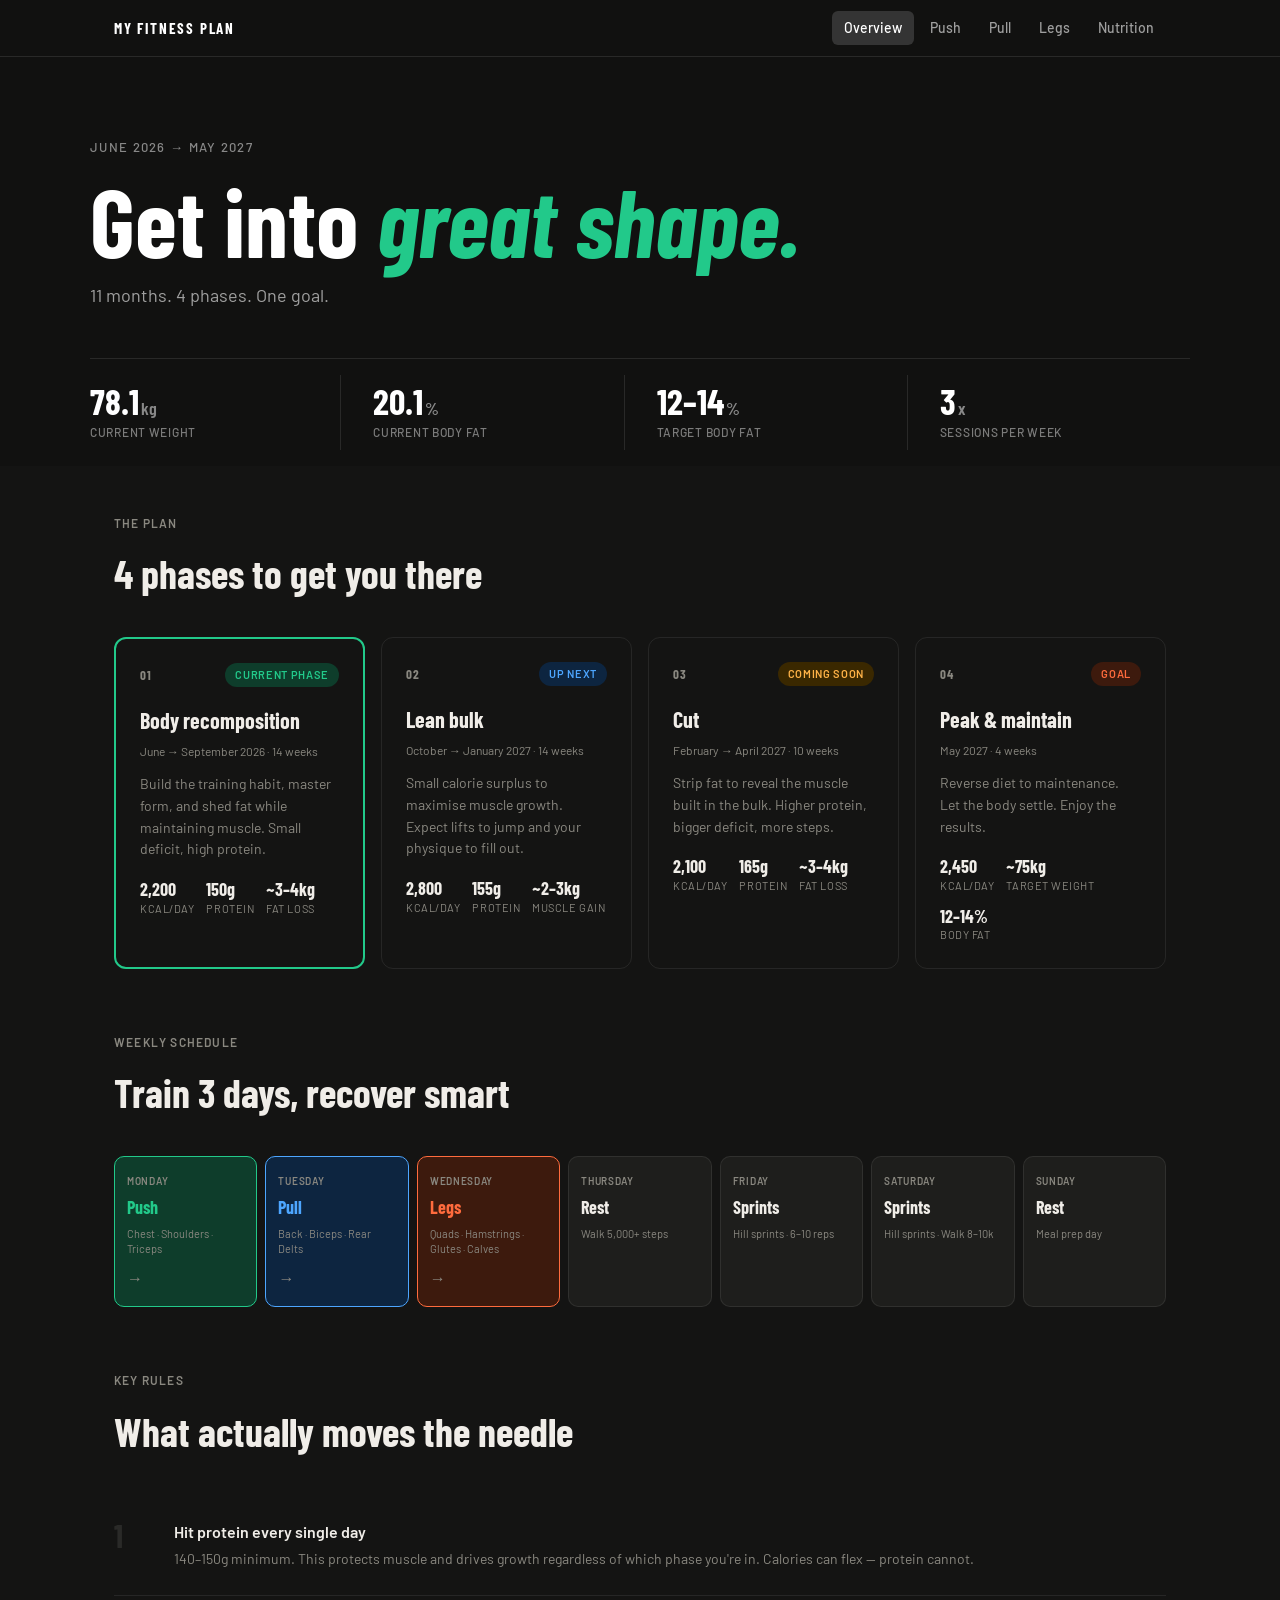
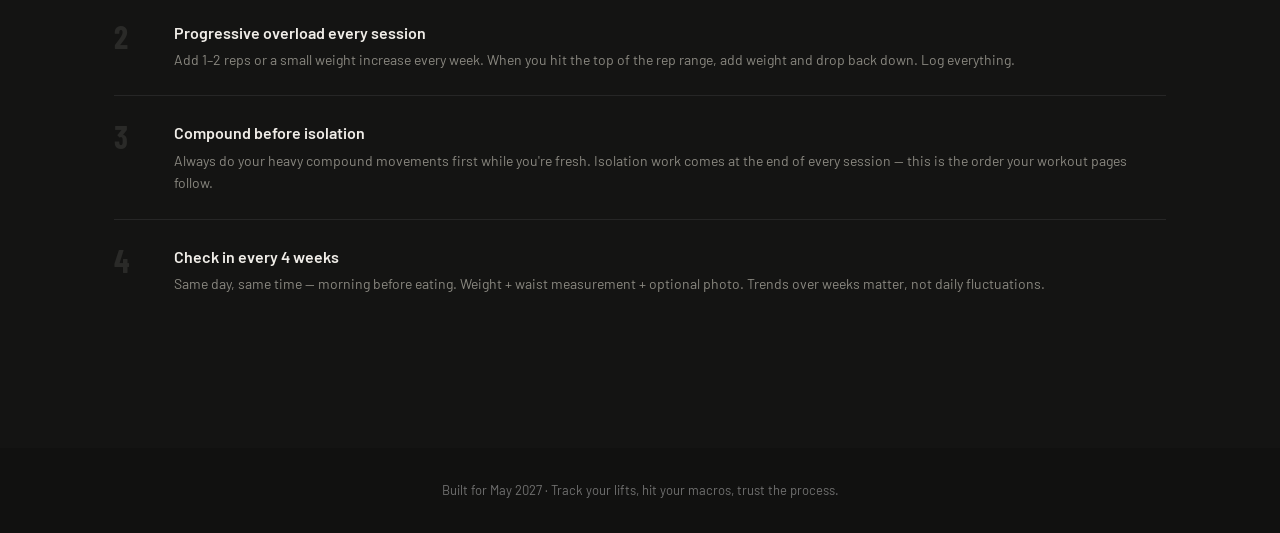
==== commit a9fcaa10: "Add files via upload" ====
--- a/index.html
+++ b/index.html
@@ -1,131 +1,38 @@
 <!DOCTYPE html>
 <html lang="en">
 <head>
-  <meta charset="UTF-8" />
-  <meta name="viewport" content="width=device-width, initial-scale=1.0" />
+  <meta charset="UTF-8" /><meta name="viewport" content="width=device-width, initial-scale=1.0" />
   <title>My Fitness Plan — May 2027</title>
-  <link rel="preconnect" href="https://fonts.googleapis.com" />
-  <link rel="preconnect" href="https://fonts.gstatic.com" crossorigin />
+  <link rel="preconnect" href="https://fonts.googleapis.com" /><link rel="preconnect" href="https://fonts.gstatic.com" crossorigin />
   <link href="https://fonts.googleapis.com/css2?family=Barlow:wght@400;500;600&family=Barlow+Condensed:wght@600;700&display=swap" rel="stylesheet" />
   <link rel="stylesheet" href="style.css" />
 </head>
 <body>
-  <nav class="nav">
-    <div class="nav-inner">
-      <span class="nav-logo">MY FITNESS PLAN</span>
-      <div class="nav-links">
-        <a href="index.html" class="nav-link active">Overview</a>
-        <a href="push.html" class="nav-link push">Push</a>
-        <a href="pull.html" class="nav-link pull">Pull</a>
-        <a href="legs.html" class="nav-link legs">Legs</a>
-        <a href="nutrition.html" class="nav-link">Nutrition</a>
-      </div>
-      <button class="hamburger" onclick="toggleMenu()" aria-label="Toggle menu">&#9776;</button>
-    </div>
-    <div class="mobile-menu" id="mobileMenu">
-      <a href="index.html" class="mobile-link active">Overview</a>
-      <a href="push.html" class="mobile-link push">Push — Monday</a>
-      <a href="pull.html" class="mobile-link pull">Pull — Tuesday</a>
-      <a href="legs.html" class="mobile-link legs">Legs — Wednesday</a>
-      <a href="nutrition.html" class="mobile-link">Nutrition</a>
-    </div>
-  </nav>
-
-  <header class="hero">
-    <div class="hero-inner">
-      <p class="hero-eyebrow">June 2026 → May 2027</p>
-      <h1 class="hero-title">Get into <em>great shape.</em></h1>
-      <p class="hero-sub">11 months. 4 phases. One goal.</p>
-    </div>
-    <div class="hero-stats">
-      <div class="hero-stat"><span class="hero-stat-val">78.1<span class="hero-stat-unit">kg</span></span><span class="hero-stat-label">Current weight</span></div>
-      <div class="hero-stat-divider"></div>
-      <div class="hero-stat"><span class="hero-stat-val">20.1<span class="hero-stat-unit">%</span></span><span class="hero-stat-label">Current body fat</span></div>
-      <div class="hero-stat-divider"></div>
-      <div class="hero-stat"><span class="hero-stat-val">12–14<span class="hero-stat-unit">%</span></span><span class="hero-stat-label">Target body fat</span></div>
-      <div class="hero-stat-divider"></div>
-      <div class="hero-stat"><span class="hero-stat-val">3<span class="hero-stat-unit">x</span></span><span class="hero-stat-label">Sessions per week</span></div>
-    </div>
-  </header>
-
+  <nav class="nav"><div class="nav-inner"><span class="nav-logo">MY FITNESS PLAN</span><div class="nav-links"><a href="index.html" class="nav-link active">Overview</a><a href="push.html" class="nav-link push">Push</a><a href="pull.html" class="nav-link pull">Pull</a><a href="legs.html" class="nav-link legs">Legs</a><a href="nutrition.html" class="nav-link">Nutrition</a></div><button class="hamburger" onclick="toggleMenu()">&#9776;</button></div><div class="mobile-menu" id="mobileMenu"><a href="index.html" class="mobile-link active">Overview</a><a href="push.html" class="mobile-link push">Push — Monday</a><a href="pull.html" class="mobile-link pull">Pull — Tuesday</a><a href="legs.html" class="mobile-link legs">Legs — Wednesday</a><a href="nutrition.html" class="mobile-link">Nutrition</a></div></nav>
+  <header class="hero"><div class="hero-inner"><p class="hero-eyebrow">June 2026 → May 2027</p><h1 class="hero-title">Get into <em>great shape.</em></h1><p class="hero-sub">11 months. 4 phases. One goal.</p></div><div class="hero-stats"><div class="hero-stat"><span class="hero-stat-val">78.1<span class="hero-stat-unit">kg</span></span><span class="hero-stat-label">Current weight</span></div><div class="hero-stat-divider"></div><div class="hero-stat"><span class="hero-stat-val">20.1<span class="hero-stat-unit">%</span></span><span class="hero-stat-label">Current body fat</span></div><div class="hero-stat-divider"></div><div class="hero-stat"><span class="hero-stat-val">12–14<span class="hero-stat-unit">%</span></span><span class="hero-stat-label">Target body fat</span></div><div class="hero-stat-divider"></div><div class="hero-stat"><span class="hero-stat-val">3<span class="hero-stat-unit">x</span></span><span class="hero-stat-label">Sessions per week</span></div></div></header>
   <main class="main">
-    <section class="section">
-      <p class="section-eyebrow">The plan</p>
-      <h2 class="section-title">4 phases to get you there</h2>
-      <div class="phases">
-        <div class="phase phase--current">
-          <div class="phase-top"><div class="phase-num">01</div><span class="phase-tag phase-tag--recomp">Current phase</span></div>
-          <h3 class="phase-name">Body recomposition</h3>
-          <p class="phase-dates">June → September 2026 · 14 weeks</p>
-          <p class="phase-desc">Build the training habit, master form, and shed fat while maintaining muscle. Small deficit, high protein.</p>
-          <div class="phase-metrics">
-            <div class="phase-metric"><span class="pm-val">2,200</span><span class="pm-label">kcal/day</span></div>
-            <div class="phase-metric"><span class="pm-val">150g</span><span class="pm-label">protein</span></div>
-            <div class="phase-metric"><span class="pm-val">~3–4kg</span><span class="pm-label">fat loss</span></div>
-          </div>
-        </div>
-        <div class="phase">
-          <div class="phase-top"><div class="phase-num">02</div><span class="phase-tag phase-tag--bulk">Up next</span></div>
-          <h3 class="phase-name">Lean bulk</h3>
-          <p class="phase-dates">October → January 2027 · 14 weeks</p>
-          <p class="phase-desc">Small calorie surplus to maximise muscle growth. Expect lifts to jump and your physique to fill out.</p>
-          <div class="phase-metrics">
-            <div class="phase-metric"><span class="pm-val">2,800</span><span class="pm-label">kcal/day</span></div>
-            <div class="phase-metric"><span class="pm-val">155g</span><span class="pm-label">protein</span></div>
-            <div class="phase-metric"><span class="pm-val">~2–3kg</span><span class="pm-label">muscle gain</span></div>
-          </div>
-        </div>
-        <div class="phase">
-          <div class="phase-top"><div class="phase-num">03</div><span class="phase-tag phase-tag--cut">Coming soon</span></div>
-          <h3 class="phase-name">Cut</h3>
-          <p class="phase-dates">February → April 2027 · 10 weeks</p>
-          <p class="phase-desc">Strip fat to reveal the muscle built in the bulk. Higher protein, bigger deficit, more steps.</p>
-          <div class="phase-metrics">
-            <div class="phase-metric"><span class="pm-val">2,100</span><span class="pm-label">kcal/day</span></div>
-            <div class="phase-metric"><span class="pm-val">165g</span><span class="pm-label">protein</span></div>
-            <div class="phase-metric"><span class="pm-val">~3–4kg</span><span class="pm-label">fat loss</span></div>
-          </div>
-        </div>
-        <div class="phase">
-          <div class="phase-top"><div class="phase-num">04</div><span class="phase-tag phase-tag--peak">Goal</span></div>
-          <h3 class="phase-name">Peak & maintain</h3>
-          <p class="phase-dates">May 2027 · 4 weeks</p>
-          <p class="phase-desc">Reverse diet to maintenance. Let the body settle. Enjoy the results.</p>
-          <div class="phase-metrics">
-            <div class="phase-metric"><span class="pm-val">2,450</span><span class="pm-label">kcal/day</span></div>
-            <div class="phase-metric"><span class="pm-val">~75kg</span><span class="pm-label">target weight</span></div>
-            <div class="phase-metric"><span class="pm-val">12–14%</span><span class="pm-label">body fat</span></div>
-          </div>
-        </div>
-      </div>
-    </section>
-
-    <section class="section">
-      <p class="section-eyebrow">Weekly schedule</p>
-      <h2 class="section-title">Train 3 days, recover smart</h2>
-      <div class="schedule">
-        <a href="push.html" class="schedule-day schedule-day--push"><span class="sd-day">Monday</span><span class="sd-label">Push</span><span class="sd-focus">Chest · Shoulders · Triceps</span><span class="sd-arrow">→</span></a>
-        <a href="pull.html" class="schedule-day schedule-day--pull"><span class="sd-day">Tuesday</span><span class="sd-label">Pull</span><span class="sd-focus">Back · Biceps · Rear Delts</span><span class="sd-arrow">→</span></a>
-        <a href="legs.html" class="schedule-day schedule-day--legs"><span class="sd-day">Wednesday</span><span class="sd-label">Legs</span><span class="sd-focus">Quads · Hamstrings · Glutes · Calves</span><span class="sd-arrow">→</span></a>
-        <div class="schedule-day schedule-day--rest"><span class="sd-day">Thursday</span><span class="sd-label">Rest</span><span class="sd-focus">Walk 5,000+ steps</span></div>
-        <div class="schedule-day schedule-day--rest"><span class="sd-day">Friday</span><span class="sd-label">Rest</span><span class="sd-focus">Active recovery</span></div>
-        <div class="schedule-day schedule-day--rest"><span class="sd-day">Saturday</span><span class="sd-label">Rest</span><span class="sd-focus">Walk 8–10k steps</span></div>
-        <div class="schedule-day schedule-day--rest"><span class="sd-day">Sunday</span><span class="sd-label">Rest</span><span class="sd-focus">Meal prep day</span></div>
-      </div>
-    </section>
-
-    <section class="section">
-      <p class="section-eyebrow">Key rules</p>
-      <h2 class="section-title">What actually moves the needle</h2>
-      <div class="rules">
-        <div class="rule"><span class="rule-num">1</span><div><h4 class="rule-title">Hit protein every single day</h4><p class="rule-desc">140–150g minimum. This protects muscle and drives growth regardless of which phase you're in. Calories can flex — protein cannot.</p></div></div>
-        <div class="rule"><span class="rule-num">2</span><div><h4 class="rule-title">Progressive overload every session</h4><p class="rule-desc">Add 1–2 reps or a small weight increase every week. When you hit the top of the rep range, add weight and drop back down. Log everything.</p></div></div>
-        <div class="rule"><span class="rule-num">3</span><div><h4 class="rule-title">Stay in the right calorie range</h4><p class="rule-desc">2,200 kcal during recomp. Once in the lean bulk, eat closer to 2,800. Adjust every 4 weeks based on how your body is responding.</p></div></div>
-        <div class="rule"><span class="rule-num">4</span><div><h4 class="rule-title">Check in every 4 weeks</h4><p class="rule-desc">Same day, same time. Weight + waist measurement + optional photo. Trends over weeks matter — not daily fluctuations.</p></div></div>
-      </div>
-    </section>
+    <section class="section"><p class="section-eyebrow">The plan</p><h2 class="section-title">4 phases to get you there</h2><div class="phases">
+      <div class="phase phase--current"><div class="phase-top"><div class="phase-num">01</div><span class="phase-tag phase-tag--recomp">Current phase</span></div><h3 class="phase-name">Body recomposition</h3><p class="phase-dates">June → September 2026 · 14 weeks</p><p class="phase-desc">Build the training habit, master form, and shed fat while maintaining muscle. Small deficit, high protein.</p><div class="phase-metrics"><div class="phase-metric"><span class="pm-val">2,200</span><span class="pm-label">kcal/day</span></div><div class="phase-metric"><span class="pm-val">150g</span><span class="pm-label">protein</span></div><div class="phase-metric"><span class="pm-val">~3–4kg</span><span class="pm-label">fat loss</span></div></div></div>
+      <div class="phase"><div class="phase-top"><div class="phase-num">02</div><span class="phase-tag phase-tag--bulk">Up next</span></div><h3 class="phase-name">Lean bulk</h3><p class="phase-dates">October → January 2027 · 14 weeks</p><p class="phase-desc">Small calorie surplus to maximise muscle growth. Expect lifts to jump and your physique to fill out.</p><div class="phase-metrics"><div class="phase-metric"><span class="pm-val">2,800</span><span class="pm-label">kcal/day</span></div><div class="phase-metric"><span class="pm-val">155g</span><span class="pm-label">protein</span></div><div class="phase-metric"><span class="pm-val">~2–3kg</span><span class="pm-label">muscle gain</span></div></div></div>
+      <div class="phase"><div class="phase-top"><div class="phase-num">03</div><span class="phase-tag phase-tag--cut">Coming soon</span></div><h3 class="phase-name">Cut</h3><p class="phase-dates">February → April 2027 · 10 weeks</p><p class="phase-desc">Strip fat to reveal the muscle built in the bulk. Higher protein, bigger deficit, more steps.</p><div class="phase-metrics"><div class="phase-metric"><span class="pm-val">2,100</span><span class="pm-label">kcal/day</span></div><div class="phase-metric"><span class="pm-val">165g</span><span class="pm-label">protein</span></div><div class="phase-metric"><span class="pm-val">~3–4kg</span><span class="pm-label">fat loss</span></div></div></div>
+      <div class="phase"><div class="phase-top"><div class="phase-num">04</div><span class="phase-tag phase-tag--peak">Goal</span></div><h3 class="phase-name">Peak & maintain</h3><p class="phase-dates">May 2027 · 4 weeks</p><p class="phase-desc">Reverse diet to maintenance. Let the body settle. Enjoy the results.</p><div class="phase-metrics"><div class="phase-metric"><span class="pm-val">2,450</span><span class="pm-label">kcal/day</span></div><div class="phase-metric"><span class="pm-val">~75kg</span><span class="pm-label">target weight</span></div><div class="phase-metric"><span class="pm-val">12–14%</span><span class="pm-label">body fat</span></div></div></div>
+    </div></section>
+    <section class="section"><p class="section-eyebrow">Weekly schedule</p><h2 class="section-title">Train 3 days, recover smart</h2><div class="schedule">
+      <a href="push.html" class="schedule-day schedule-day--push"><span class="sd-day">Monday</span><span class="sd-label">Push</span><span class="sd-focus">Chest · Shoulders · Triceps</span><span class="sd-arrow">→</span></a>
+      <a href="pull.html" class="schedule-day schedule-day--pull"><span class="sd-day">Tuesday</span><span class="sd-label">Pull</span><span class="sd-focus">Back · Biceps · Rear Delts</span><span class="sd-arrow">→</span></a>
+      <a href="legs.html" class="schedule-day schedule-day--legs"><span class="sd-day">Wednesday</span><span class="sd-label">Legs</span><span class="sd-focus">Quads · Hamstrings · Glutes · Calves</span><span class="sd-arrow">→</span></a>
+      <div class="schedule-day schedule-day--rest"><span class="sd-day">Thursday</span><span class="sd-label">Rest</span><span class="sd-focus">Walk 5,000+ steps</span></div>
+      <div class="schedule-day schedule-day--rest"><span class="sd-day">Friday</span><span class="sd-label">Sprints</span><span class="sd-focus">Hill sprints · 6–10 reps</span></div>
+      <div class="schedule-day schedule-day--rest"><span class="sd-day">Saturday</span><span class="sd-label">Sprints</span><span class="sd-focus">Hill sprints · Walk 8–10k</span></div>
+      <div class="schedule-day schedule-day--rest"><span class="sd-day">Sunday</span><span class="sd-label">Rest</span><span class="sd-focus">Meal prep day</span></div>
+    </div></section>
+    <section class="section"><p class="section-eyebrow">Key rules</p><h2 class="section-title">What actually moves the needle</h2><div class="rules">
+      <div class="rule"><span class="rule-num">1</span><div><h4 class="rule-title">Hit protein every single day</h4><p class="rule-desc">140–150g minimum. This protects muscle and drives growth regardless of which phase you're in. Calories can flex — protein cannot.</p></div></div>
+      <div class="rule"><span class="rule-num">2</span><div><h4 class="rule-title">Progressive overload every session</h4><p class="rule-desc">Add 1–2 reps or a small weight increase every week. When you hit the top of the rep range, add weight and drop back down. Log everything.</p></div></div>
+      <div class="rule"><span class="rule-num">3</span><div><h4 class="rule-title">Compound before isolation</h4><p class="rule-desc">Always do your heavy compound movements first while you're fresh. Isolation work comes at the end of every session — this is the order your workout pages follow.</p></div></div>
+      <div class="rule"><span class="rule-num">4</span><div><h4 class="rule-title">Check in every 4 weeks</h4><p class="rule-desc">Same day, same time — morning before eating. Weight + waist measurement + optional photo. Trends over weeks matter, not daily fluctuations.</p></div></div>
+    </div></section>
   </main>
-
   <footer class="footer"><p>Built for May 2027 · Track your lifts, hit your macros, trust the process.</p></footer>
   <script src="script.js"></script>
 </body>
--- a/style.css
+++ b/style.css
@@ -1,33 +1,21 @@
 :root {
-  --push: #22C98A;
-  --push-light: #0E3D2B;
-  --push-dark: #16A370;
-  --pull: #4DA6FF;
-  --pull-light: #0D2540;
-  --pull-dark: #2A7FD4;
-  --legs: #FF6B3D;
-  --legs-light: #3D1A0D;
-  --legs-dark: #D94F22;
-  --neutral: #111110;
-  --neutral-mid: #3A3A38;
-  --neutral-light: #1E1E1C;
-  --border: rgba(255,255,255,0.08);
-  --white: #141413;
-  --text: #F0EDE8;
-  --text-muted: #8A8880;
+  --push: #22C98A; --push-light: #0E3D2B; --push-dark: #16A370;
+  --pull: #4DA6FF; --pull-light: #0D2540; --pull-dark: #2A7FD4;
+  --legs: #FF6B3D; --legs-light: #3D1A0D; --legs-dark: #D94F22;
+  --neutral: #111110; --neutral-mid: #3A3A38; --neutral-light: #1E1E1C;
+  --border: rgba(255,255,255,0.08); --white: #141413;
+  --text: #F0EDE8; --text-muted: #8A8880;
   --font-display: 'Barlow Condensed', sans-serif;
   --font-body: 'Barlow', sans-serif;
 }
-
 *, *::before, *::after { box-sizing: border-box; margin: 0; padding: 0; }
 html { scroll-behavior: smooth; }
 body { font-family: var(--font-body); font-size: 16px; line-height: 1.6; color: var(--text); background: var(--white); -webkit-font-smoothing: antialiased; }
-
 .nav { position: sticky; top: 0; z-index: 100; background: var(--neutral); border-bottom: 1px solid rgba(255,255,255,0.1); }
 .nav-inner { max-width: 1100px; margin: 0 auto; padding: 0 1.5rem; height: 56px; display: flex; align-items: center; justify-content: space-between; }
 .nav-logo { font-family: var(--font-display); font-size: 15px; font-weight: 700; letter-spacing: 0.12em; color: #fff; flex-shrink: 0; }
 .nav-links { display: flex; gap: 4px; align-items: center; }
-.nav-link { font-family: var(--font-body); font-size: 14px; font-weight: 500; color: rgba(255,255,255,0.6); text-decoration: none; padding: 6px 12px; border-radius: 6px; transition: color 0.15s, background 0.15s; }
+.nav-link { font-size: 14px; font-weight: 500; color: rgba(255,255,255,0.6); text-decoration: none; padding: 6px 12px; border-radius: 6px; transition: color 0.15s, background 0.15s; }
 .nav-link:hover { color: #fff; background: rgba(255,255,255,0.1); }
 .nav-link.active { color: #fff; background: rgba(255,255,255,0.15); }
 .nav-link.push.active, .nav-link.push:hover { color: #fff; background: var(--push-dark); }
@@ -36,41 +24,37 @@
 .hamburger { display: none; background: none; border: none; color: #fff; font-size: 22px; cursor: pointer; padding: 4px 8px; }
 .mobile-menu { display: none; flex-direction: column; background: var(--neutral); border-top: 1px solid rgba(255,255,255,0.1); padding: 0.5rem 1rem; }
 .mobile-menu.open { display: flex; }
-.mobile-link { font-size: 15px; font-weight: 500; color: rgba(255,255,255,0.7); text-decoration: none; padding: 10px 8px; border-bottom: 1px solid rgba(255,255,255,0.07); transition: color 0.15s; }
+.mobile-link { font-size: 15px; font-weight: 500; color: rgba(255,255,255,0.7); text-decoration: none; padding: 10px 8px; border-bottom: 1px solid rgba(255,255,255,0.07); }
 .mobile-link:last-child { border-bottom: none; }
 .mobile-link:hover, .mobile-link.active { color: #fff; }
 .mobile-link.push.active { color: var(--push); }
 .mobile-link.pull.active { color: var(--pull); }
 .mobile-link.legs.active { color: var(--legs); }
-
 .hero { background: var(--neutral); color: #fff; padding: 5rem 1.5rem 0; }
 .hero-inner { max-width: 1100px; margin: 0 auto; }
 .hero-eyebrow { font-size: 13px; font-weight: 500; letter-spacing: 0.1em; text-transform: uppercase; color: rgba(255,255,255,0.5); margin-bottom: 1rem; }
-.hero-title { font-family: var(--font-display); font-size: clamp(52px, 8vw, 96px); font-weight: 700; line-height: 0.95; letter-spacing: -0.01em; margin-bottom: 1rem; }
+.hero-title { font-family: var(--font-display); font-size: clamp(52px,8vw,96px); font-weight: 700; line-height: 0.95; margin-bottom: 1rem; }
 .hero-title em { font-style: italic; color: var(--push); }
 .hero-sub { font-size: 18px; color: rgba(255,255,255,0.6); margin-bottom: 3rem; }
-.hero-stats { max-width: 1100px; margin: 0 auto; display: flex; align-items: stretch; border-top: 1px solid rgba(255,255,255,0.1); flex-wrap: wrap; }
+.hero-stats { max-width: 1100px; margin: 0 auto; display: flex; border-top: 1px solid rgba(255,255,255,0.1); flex-wrap: wrap; }
 .hero-stat { padding: 1.5rem 2rem 1.5rem 0; display: flex; flex-direction: column; gap: 4px; flex: 1; min-width: 140px; }
 .hero-stat-divider { width: 1px; background: rgba(255,255,255,0.1); margin: 1rem 2rem 1rem 0; }
 .hero-stat-val { font-family: var(--font-display); font-size: 36px; font-weight: 700; color: #fff; line-height: 1; }
 .hero-stat-unit { font-size: 18px; font-weight: 600; color: rgba(255,255,255,0.5); margin-left: 2px; }
 .hero-stat-label { font-size: 12px; font-weight: 500; color: rgba(255,255,255,0.45); text-transform: uppercase; letter-spacing: 0.06em; }
-
 .workout-hero { padding: 4rem 1.5rem 3rem; color: #fff; }
 .workout-hero--push { background: #0A2018; }
 .workout-hero--pull { background: #0A1829; }
 .workout-hero--legs { background: #2A100A; }
 .workout-hero--nutrition { background: var(--neutral); }
 .workout-hero .hero-inner { max-width: 1100px; margin: 0 auto; }
-.workout-hero .hero-title { font-size: clamp(42px, 6vw, 72px); margin-bottom: 0.5rem; }
+.workout-hero .hero-title { font-size: clamp(42px,6vw,72px); margin-bottom: 0.5rem; }
 .workout-hero .hero-sub { margin-bottom: 0; font-size: 16px; }
-
 .main { max-width: 1100px; margin: 0 auto; padding: 3rem 1.5rem 4rem; }
 .section { margin-bottom: 4rem; }
 .section-eyebrow { font-size: 12px; font-weight: 600; letter-spacing: 0.1em; text-transform: uppercase; color: var(--text-muted); margin-bottom: 0.5rem; }
-.section-title { font-family: var(--font-display); font-size: clamp(28px, 4vw, 40px); font-weight: 700; letter-spacing: -0.01em; margin-bottom: 2rem; color: var(--text); }
-
-.phases { display: grid; grid-template-columns: repeat(auto-fit, minmax(240px, 1fr)); gap: 16px; }
+.section-title { font-family: var(--font-display); font-size: clamp(28px,4vw,40px); font-weight: 700; margin-bottom: 2rem; color: var(--text); }
+.phases { display: grid; grid-template-columns: repeat(auto-fit,minmax(240px,1fr)); gap: 16px; }
 .phase { border: 1px solid var(--border); border-radius: 12px; padding: 1.5rem; transition: box-shadow 0.2s; }
 .phase:hover { box-shadow: 0 4px 20px rgba(0,0,0,0.4); }
 .phase--current { border-color: var(--push); border-width: 2px; }
@@ -88,14 +72,13 @@
 .phase-metric { display: flex; flex-direction: column; }
 .pm-val { font-family: var(--font-display); font-size: 18px; font-weight: 700; color: var(--text); line-height: 1.1; }
 .pm-label { font-size: 11px; color: var(--text-muted); text-transform: uppercase; letter-spacing: 0.05em; }
-
-.schedule { display: grid; grid-template-columns: repeat(7, 1fr); gap: 8px; }
+.schedule { display: grid; grid-template-columns: repeat(7,1fr); gap: 8px; }
 .schedule-day { border: 1px solid var(--border); border-radius: 10px; padding: 1rem 0.75rem; display: flex; flex-direction: column; gap: 4px; text-decoration: none; transition: transform 0.15s, box-shadow 0.15s; }
 a.schedule-day:hover { transform: translateY(-2px); box-shadow: 0 6px 20px rgba(0,0,0,0.3); }
 .schedule-day--push { border-color: var(--push); background: var(--push-light); }
 .schedule-day--pull { border-color: var(--pull); background: var(--pull-light); }
 .schedule-day--legs { border-color: var(--legs); background: var(--legs-light); }
-.schedule-day--rest { background: var(--neutral-light); border: 1px solid var(--border); }
+.schedule-day--rest { background: var(--neutral-light); }
 .sd-day { font-size: 10px; font-weight: 600; text-transform: uppercase; letter-spacing: 0.07em; color: var(--text-muted); }
 .sd-label { font-family: var(--font-display); font-size: 18px; font-weight: 700; color: var(--text); }
 .schedule-day--push .sd-label { color: var(--push); }
@@ -103,17 +86,14 @@
 .schedule-day--legs .sd-label { color: var(--legs); }
 .sd-focus { font-size: 11px; color: var(--text-muted); line-height: 1.4; }
 .sd-arrow { font-size: 16px; color: var(--text-muted); margin-top: 4px; }
-
-.rules { display: flex; flex-direction: column; gap: 0; }
+.rules { display: flex; flex-direction: column; }
 .rule { display: flex; gap: 1.25rem; align-items: flex-start; padding: 1.5rem 0; border-bottom: 1px solid var(--border); }
 .rule:last-child { border-bottom: none; }
 .rule-num { font-family: var(--font-display); font-size: 32px; font-weight: 700; color: #2A2A28; line-height: 1; min-width: 40px; }
 .rule-title { font-size: 16px; font-weight: 600; margin-bottom: 4px; }
 .rule-desc { font-size: 14px; color: var(--text-muted); line-height: 1.6; }
-
 .workout-intro { background: var(--neutral-light); border-radius: 10px; padding: 1.25rem 1.5rem; margin-bottom: 2rem; font-size: 15px; color: var(--text-muted); line-height: 1.6; }
-
-.exercise-list { display: flex; flex-direction: column; gap: 0; }
+.exercise-list { display: flex; flex-direction: column; }
 .exercise { border-bottom: 1px solid var(--border); padding: 1.75rem 0; }
 .exercise:last-child { border-bottom: none; }
 .exercise-header { display: flex; justify-content: space-between; align-items: flex-start; gap: 1rem; margin-bottom: 0.75rem; flex-wrap: wrap; }
@@ -129,13 +109,10 @@
 .ex-sets { display: block; font-family: var(--font-display); font-size: 22px; font-weight: 700; color: var(--text); line-height: 1.1; }
 .ex-rest { display: block; font-size: 12px; color: var(--text-muted); margin-top: 2px; }
 .ex-tip { font-size: 14px; color: var(--text-muted); line-height: 1.6; margin-bottom: 1rem; padding-left: calc(36px + 1rem); }
-
-/* Form guide accordion */
 .form-guide { padding-left: calc(36px + 1rem); margin-bottom: 1.25rem; }
 .form-toggle { background: none; border: 1px solid var(--border); border-radius: 8px; padding: 7px 14px; font-size: 13px; font-weight: 600; color: var(--text-muted); cursor: pointer; transition: all 0.15s; display: flex; align-items: center; gap: 6px; }
 .form-toggle:hover { border-color: rgba(255,255,255,0.2); color: var(--text); }
-.form-toggle .arrow { transition: transform 0.2s; display: inline-block; }
-.form-toggle.open .arrow { transform: rotate(90deg); }
+.form-toggle .arrow { transition: transform 0.2s; }
 .form-details { display: none; margin-top: 10px; border: 1px solid var(--border); border-radius: 10px; overflow: hidden; }
 .form-details.open { display: block; }
 .form-grid { display: grid; grid-template-columns: 1fr 1fr 1fr; }
@@ -145,8 +122,7 @@
 .form-cue-list { list-style: none; padding: 0; margin: 0; display: flex; flex-direction: column; gap: 6px; }
 .form-cue-list li { font-size: 13px; color: var(--text-muted); line-height: 1.5; display: flex; align-items: flex-start; gap: 6px; }
 .form-cue-list li::before { content: '→'; color: var(--text-muted); flex-shrink: 0; font-size: 11px; margin-top: 2px; }
-.form-mistake-list li::before { content: '✕'; color: var(--legs); flex-shrink: 0; }
-
+.form-mistake-list li::before { content: '✕'; color: var(--legs); }
 .ex-tracker { padding-left: calc(36px + 1rem); display: flex; align-items: center; gap: 12px; flex-wrap: wrap; }
 .tracker-label { font-size: 12px; font-weight: 600; text-transform: uppercase; letter-spacing: 0.07em; color: var(--text-muted); }
 .tracker-inputs { display: flex; gap: 8px; }
@@ -161,7 +137,6 @@
 .save-btn--legs:hover { background: var(--legs-dark); }
 .save-confirm { font-size: 13px; font-weight: 600; color: var(--push); opacity: 0; transition: opacity 0.3s; }
 .save-confirm.visible { opacity: 1; }
-
 .workout-nav { display: flex; gap: 12px; justify-content: space-between; margin-top: 3rem; padding-top: 2rem; border-top: 1px solid var(--border); flex-wrap: wrap; }
 .wn-btn { padding: 12px 24px; border-radius: 8px; font-size: 15px; font-weight: 600; text-decoration: none; transition: opacity 0.15s, transform 0.1s; }
 .wn-btn:hover { opacity: 0.85; transform: translateY(-1px); }
@@ -170,54 +145,32 @@
 .wn-btn--pull { background: var(--pull); color: #fff; }
 .wn-btn--legs { background: var(--legs); color: #fff; }
 .wn-btn--push { background: var(--push); color: #111; }
-
-.macro-grid { display: grid; grid-template-columns: repeat(auto-fit, minmax(200px, 1fr)); gap: 12px; margin-bottom: 0; }
+.macro-grid { display: grid; grid-template-columns: repeat(auto-fit,minmax(200px,1fr)); gap: 12px; }
 .macro-card { border-radius: 12px; padding: 1.5rem; display: flex; flex-direction: column; gap: 4px; }
 .macro-card--calories { background: #0A0A09; color: #fff; border: 1px solid var(--border); }
-.macro-card--protein { background: var(--push-light); color: var(--text); }
-.macro-card--carbs { background: var(--pull-light); color: var(--text); }
-.macro-card--fat { background: #3A2800; color: var(--text); }
+.macro-card--protein { background: var(--push-light); }
+.macro-card--carbs { background: var(--pull-light); }
+.macro-card--fat { background: #3A2800; }
 .macro-rank { font-size: 11px; font-weight: 600; text-transform: uppercase; letter-spacing: 0.07em; opacity: 0.6; }
 .macro-val { font-family: var(--font-display); font-size: 40px; font-weight: 700; line-height: 1; }
 .macro-unit { font-size: 13px; font-weight: 600; text-transform: uppercase; letter-spacing: 0.06em; opacity: 0.7; margin-bottom: 8px; }
 .macro-desc { font-size: 13px; line-height: 1.55; opacity: 0.8; }
-
-.meals { display: flex; flex-direction: column; gap: 0; }
-.meal { display: grid; grid-template-columns: 160px 1fr; gap: 1.5rem; padding: 1.5rem 0; border-bottom: 1px solid var(--border); align-items: start; }
-.meal:last-child { border-bottom: none; }
-.meal-time { font-size: 12px; font-weight: 600; text-transform: uppercase; letter-spacing: 0.07em; color: var(--text-muted); padding-top: 4px; }
-.meal-name { font-size: 17px; font-weight: 600; margin-bottom: 0.75rem; }
-.meal-foods { display: flex; flex-direction: column; gap: 0; }
-.meal-food { display: flex; justify-content: space-between; align-items: baseline; padding: 5px 0; border-bottom: 1px solid var(--border); font-size: 14px; color: var(--text); }
-.meal-food:last-child { border-bottom: none; }
-.food-macro { font-size: 12px; color: var(--text-muted); font-weight: 500; white-space: nowrap; margin-left: 12px; }
-.meal-totals { margin-top: 0.75rem; font-size: 13px; font-weight: 600; color: var(--text-muted); background: var(--neutral-light); padding: 6px 10px; border-radius: 6px; display: inline-block; }
-
-.footer { background: var(--neutral); color: rgba(255,255,255,0.4); text-align: center; padding: 2rem 1.5rem; font-size: 13px; letter-spacing: 0.02em; }
-
+.footer { background: var(--neutral); color: rgba(255,255,255,0.4); text-align: center; padding: 2rem 1.5rem; font-size: 13px; }
 @media (max-width: 768px) {
   .nav-links { display: none; }
   .hamburger { display: block; }
   .hero { padding: 3rem 1.25rem 0; }
-  .hero-stats { flex-wrap: wrap; }
   .hero-stat { min-width: 120px; padding: 1.25rem 1rem 1.25rem 0; }
   .hero-stat-divider { display: none; }
-  .schedule { grid-template-columns: repeat(3, 1fr); }
+  .schedule { grid-template-columns: repeat(3,1fr); }
   .phases { grid-template-columns: 1fr; }
   .ex-tip, .ex-tracker, .form-guide { padding-left: 0; }
   .form-grid { grid-template-columns: 1fr; }
   .form-col { border-right: none; border-bottom: 1px solid var(--border); }
   .form-col:last-child { border-bottom: none; }
-  .meal { grid-template-columns: 1fr; gap: 0.5rem; }
-  .meal-time { font-size: 11px; padding-top: 0; }
   .workout-nav { flex-direction: column; }
   .wn-btn { text-align: center; }
 }
 @media (max-width: 500px) {
-  .schedule { grid-template-columns: repeat(2, 1fr); }
-  .hero-stat-val { font-size: 28px; }
-  .macro-grid { grid-template-columns: 1fr 1fr; }
+  .schedule { grid-template-columns: repeat(2,1fr); }
 }
-@media (prefers-reduced-motion: reduce) {
-  *, *::before, *::after { transition: none !important; animation: none !important; }
-}
